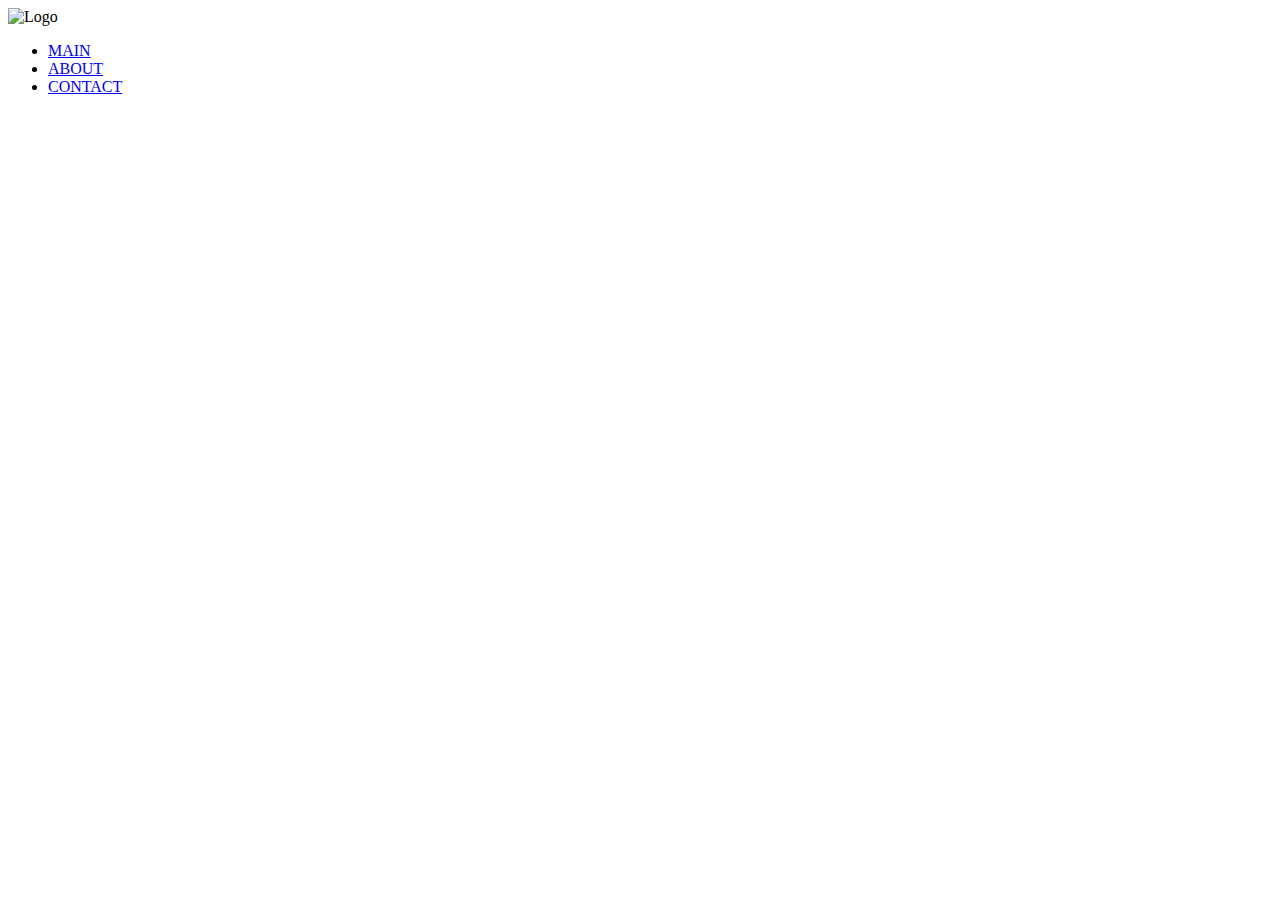
==== ejerciciosBemSuit/BEM/index.html @ 1cdcd453 "update" ====
<!DOCTYPE html>
<html lang="en">
<head>
    <meta charset="UTF-8">
    <meta name="viewport" content="width=device-width, initial-scale=1.0">
    <title>Metodologías CSS - BEM</title>
    <meta name="description" content="Pagina web para practicar metodología BEM">
    <link rel="stylesheet" href="./css/styles.css">
</head>
<body>
    <header class="header">
        <div class="header__logo">
            <img class="header__logoImg" src="./-assets/1. Stockholm-BEM/assets/Logo-dark.png" alt="Logo" >
        </div>

        <nav class="header__menu menu">
            <ul class="menu__ul">
                <li class="menu__li"><a href="#" class="menu__a">MAIN</a></li>
                <li class="menu__li"><a href="#" class="menu__a">ABOUT</a></li>
                <li class="menu__li"><a href="#" class="menu__a">CONTACT</a></li>
            </ul>
            <a href="#" class="menu__icon"><i class="fas fa-bars" id=""></i></a>
        </nav>
    </header>

    <main class="container">
        <section class="galeria">
            <img src="" alt="">
            <img src="" alt="">
            <img src="" alt="">
            <img src="" alt="">
            <img src="" alt="">
            <img src="" alt="">
            <img src="" alt="">
            <img src="" alt="">
            <img src="" alt="">
            <img src="" alt="">
            <img src="" alt="">
            <img src="" alt="">
            <img src="" alt="">
            <img src="" alt="">
            <img src="" alt="">
            <img src="" alt="">
            <img src="" alt="">
            <img src="" alt="">
            <img src="" alt="">
            <img src="" alt="">
            <img src="" alt="">
        </section>

    </main>
    
</body>
</html>
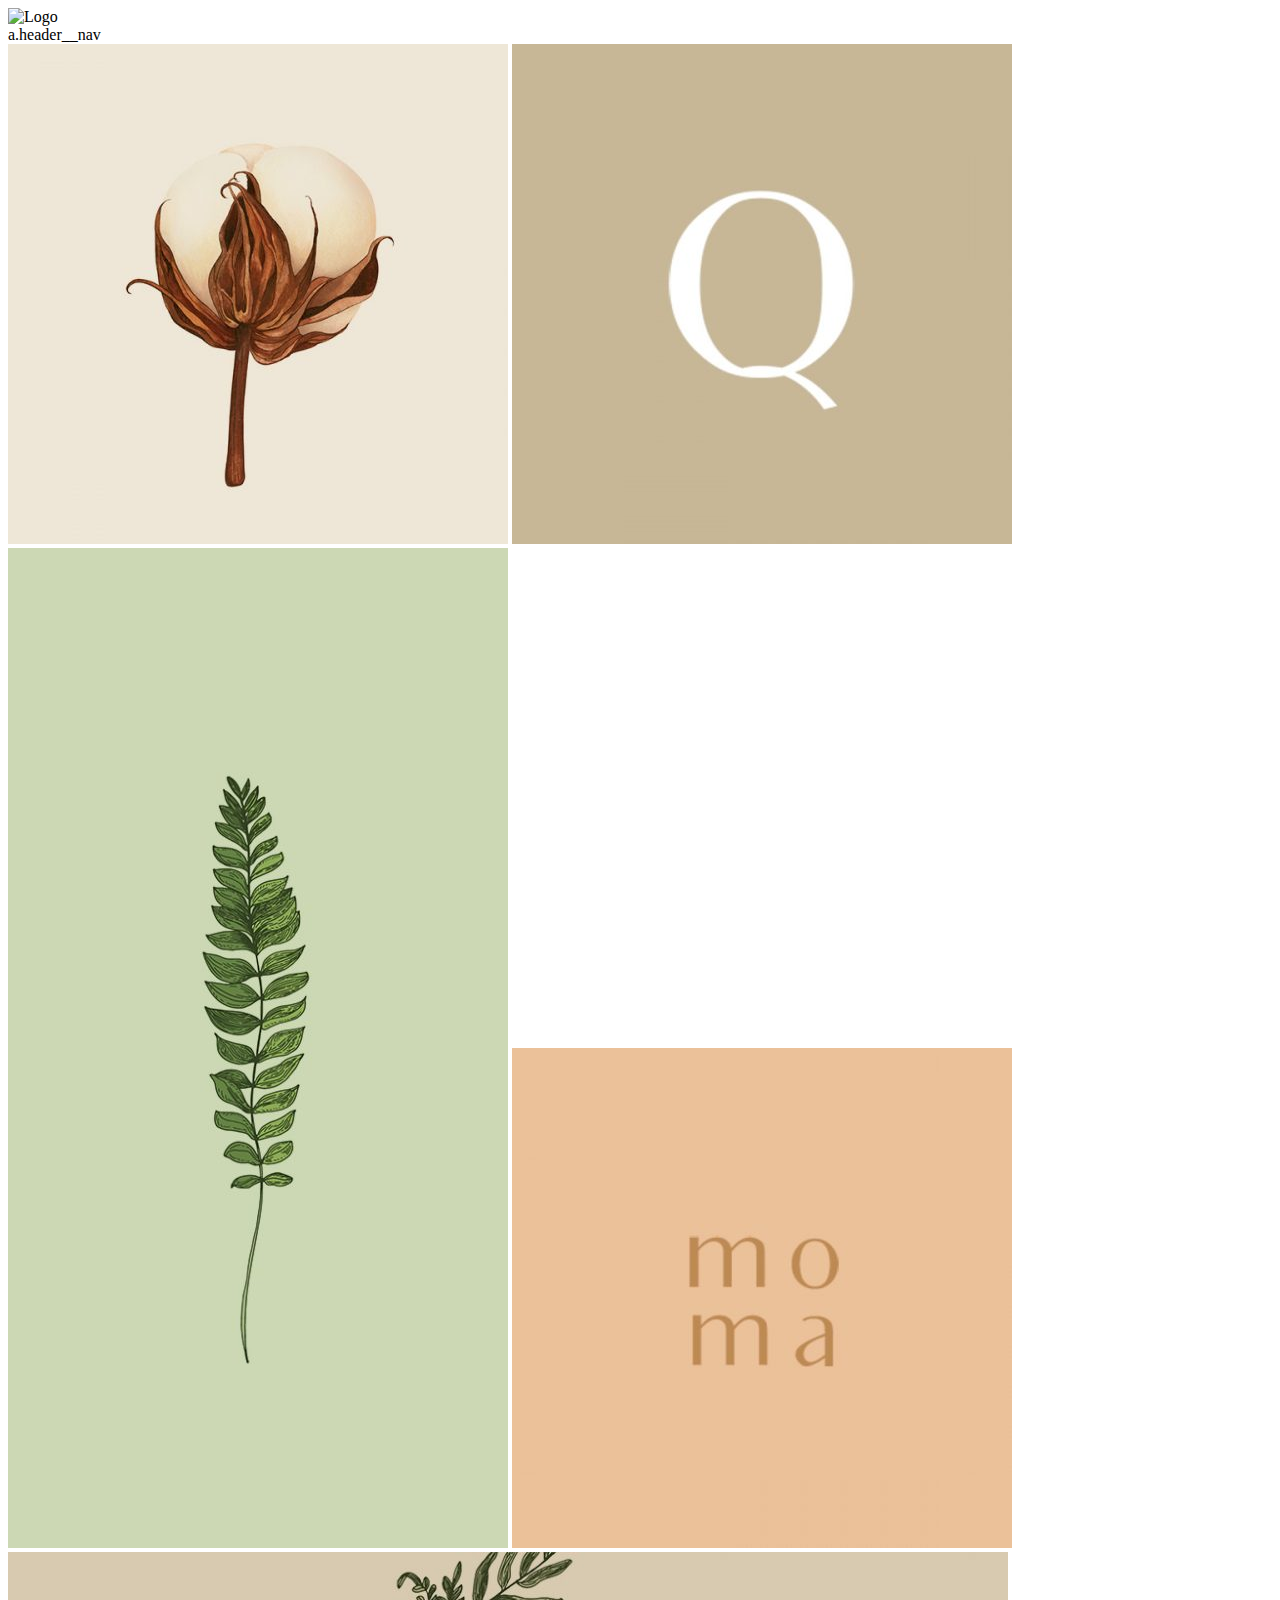
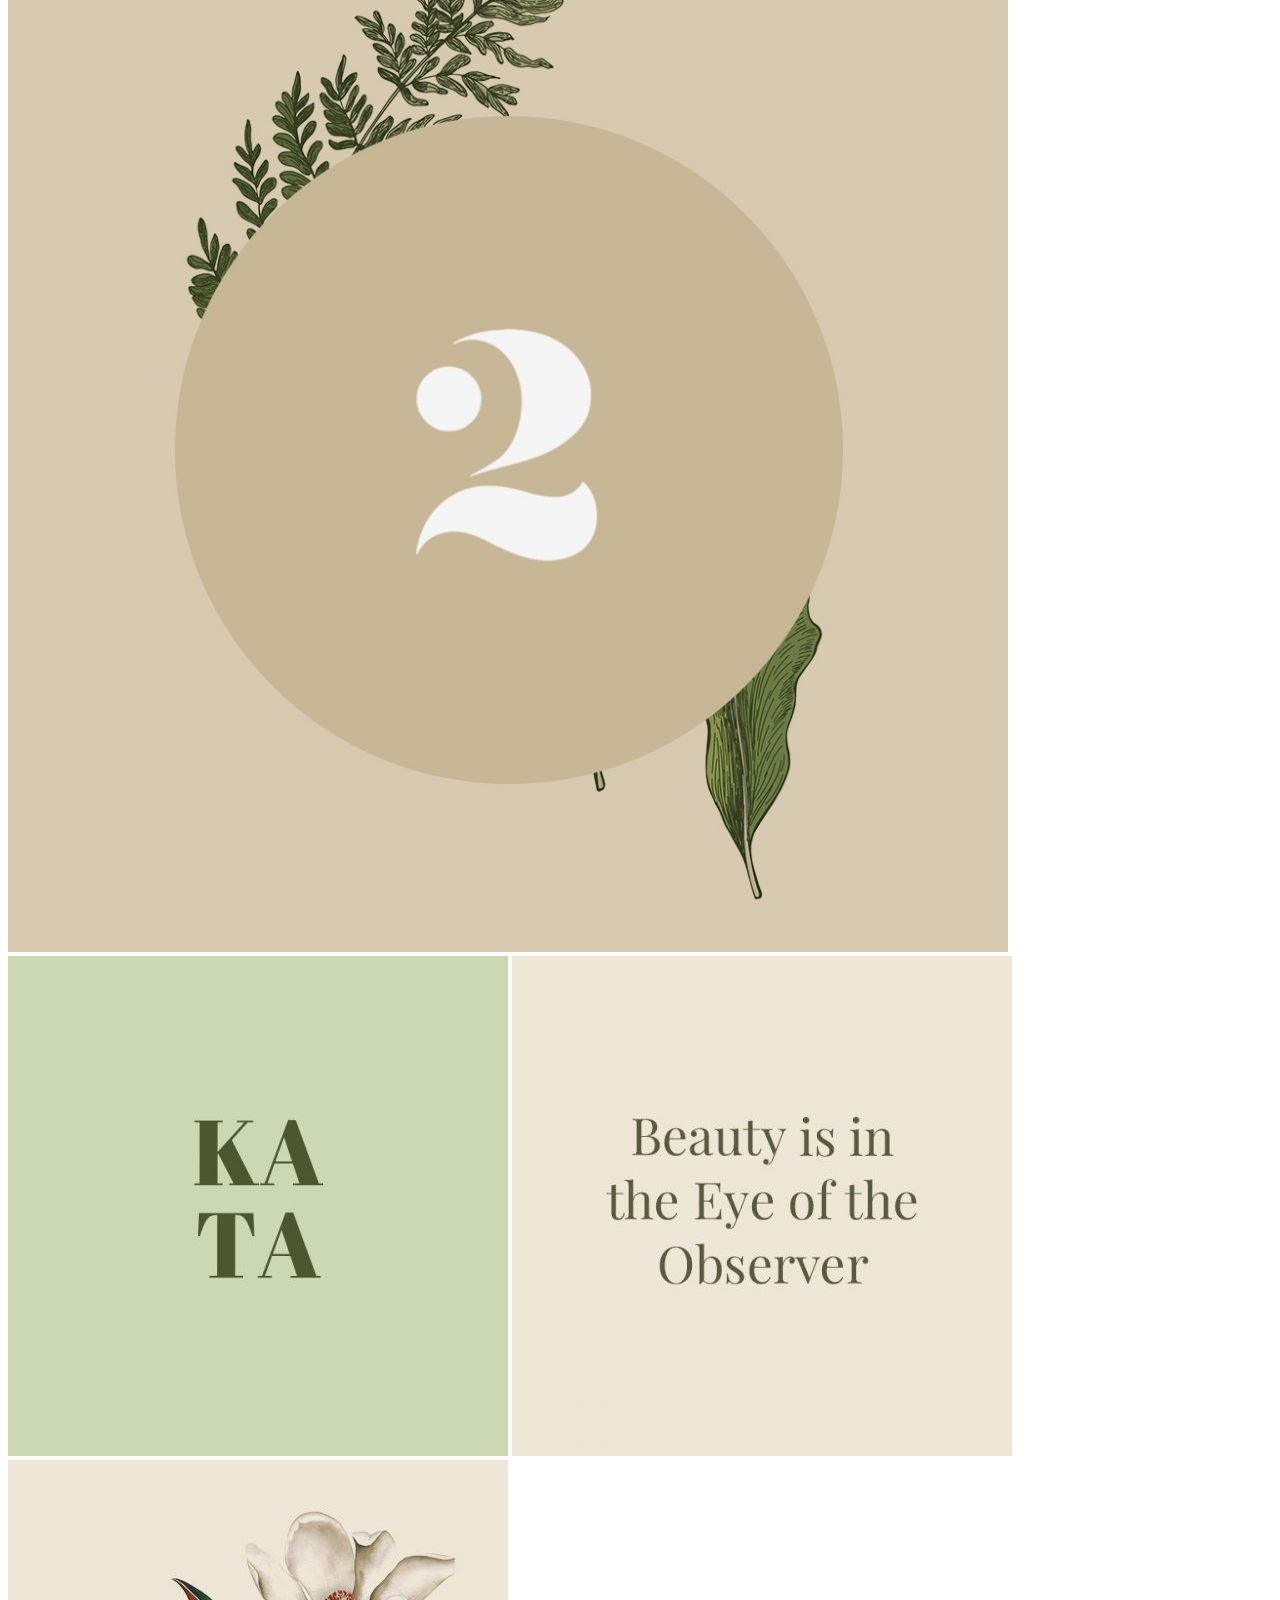
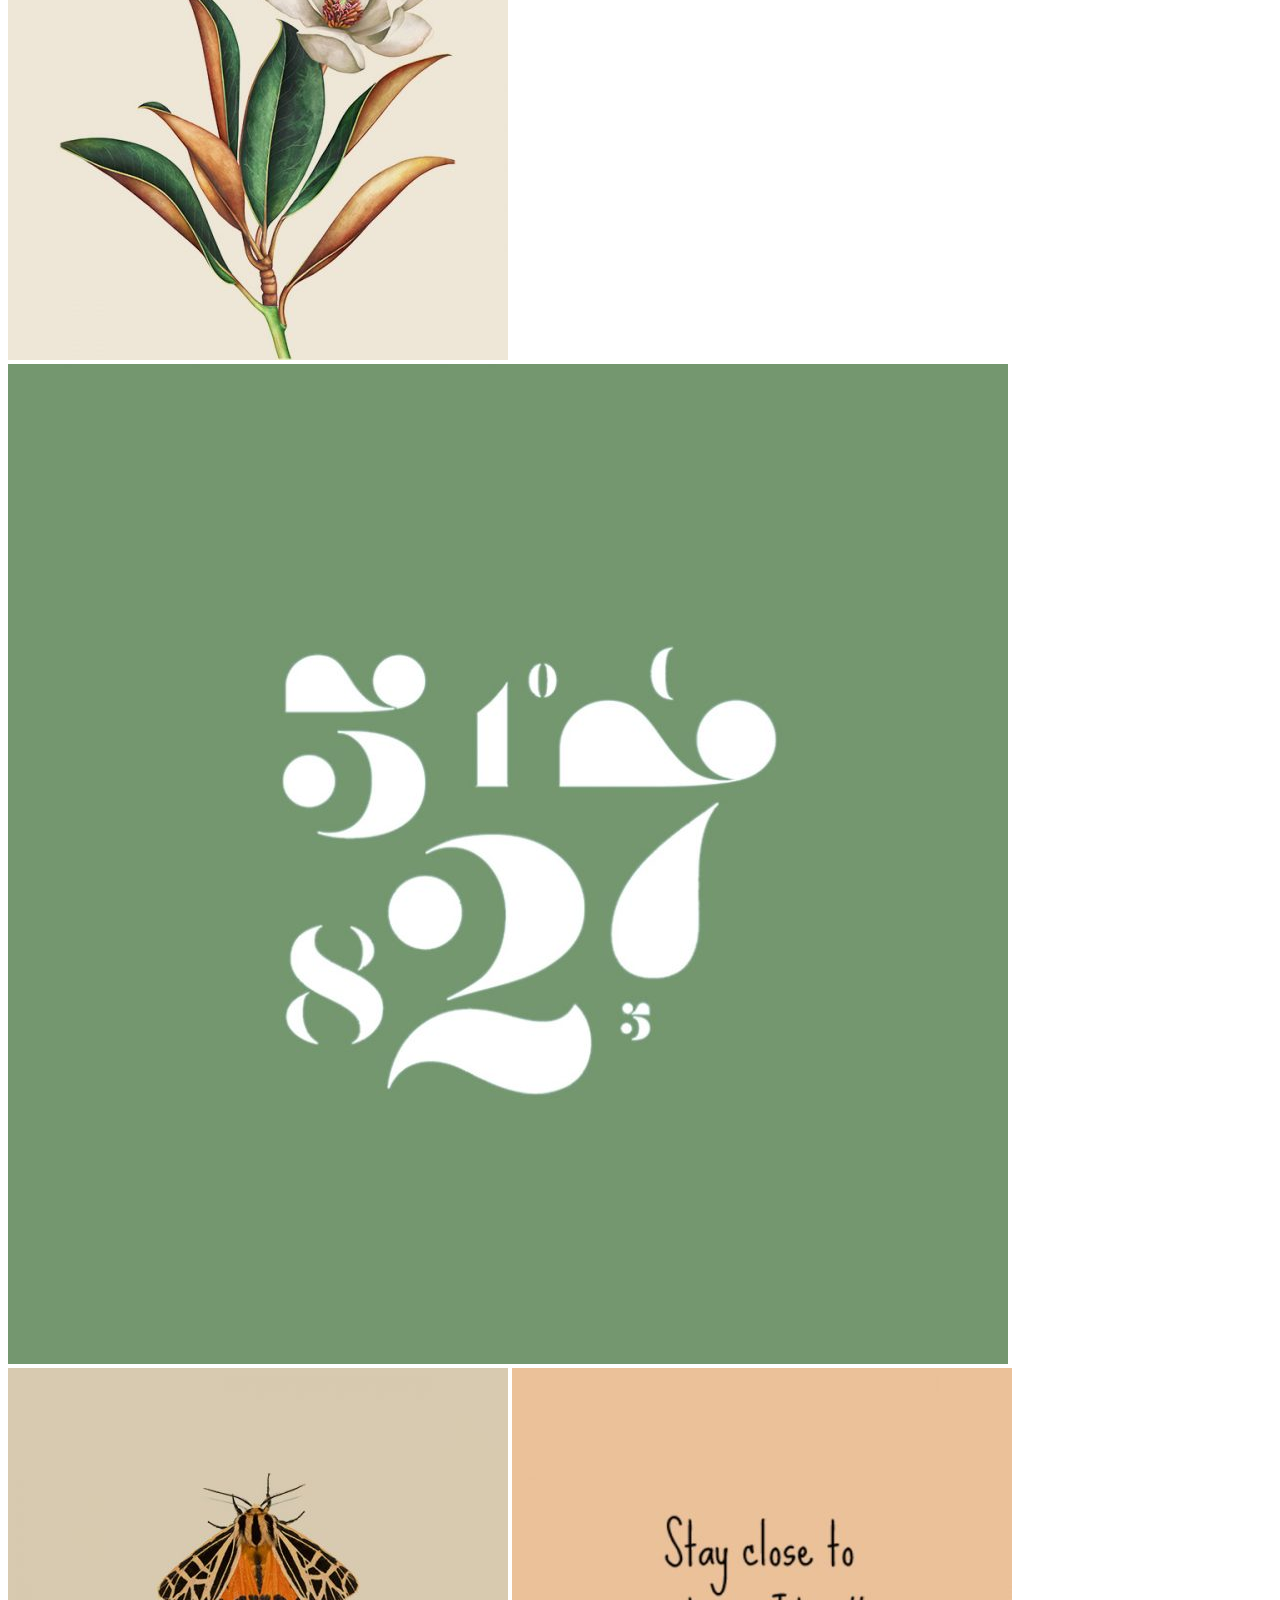
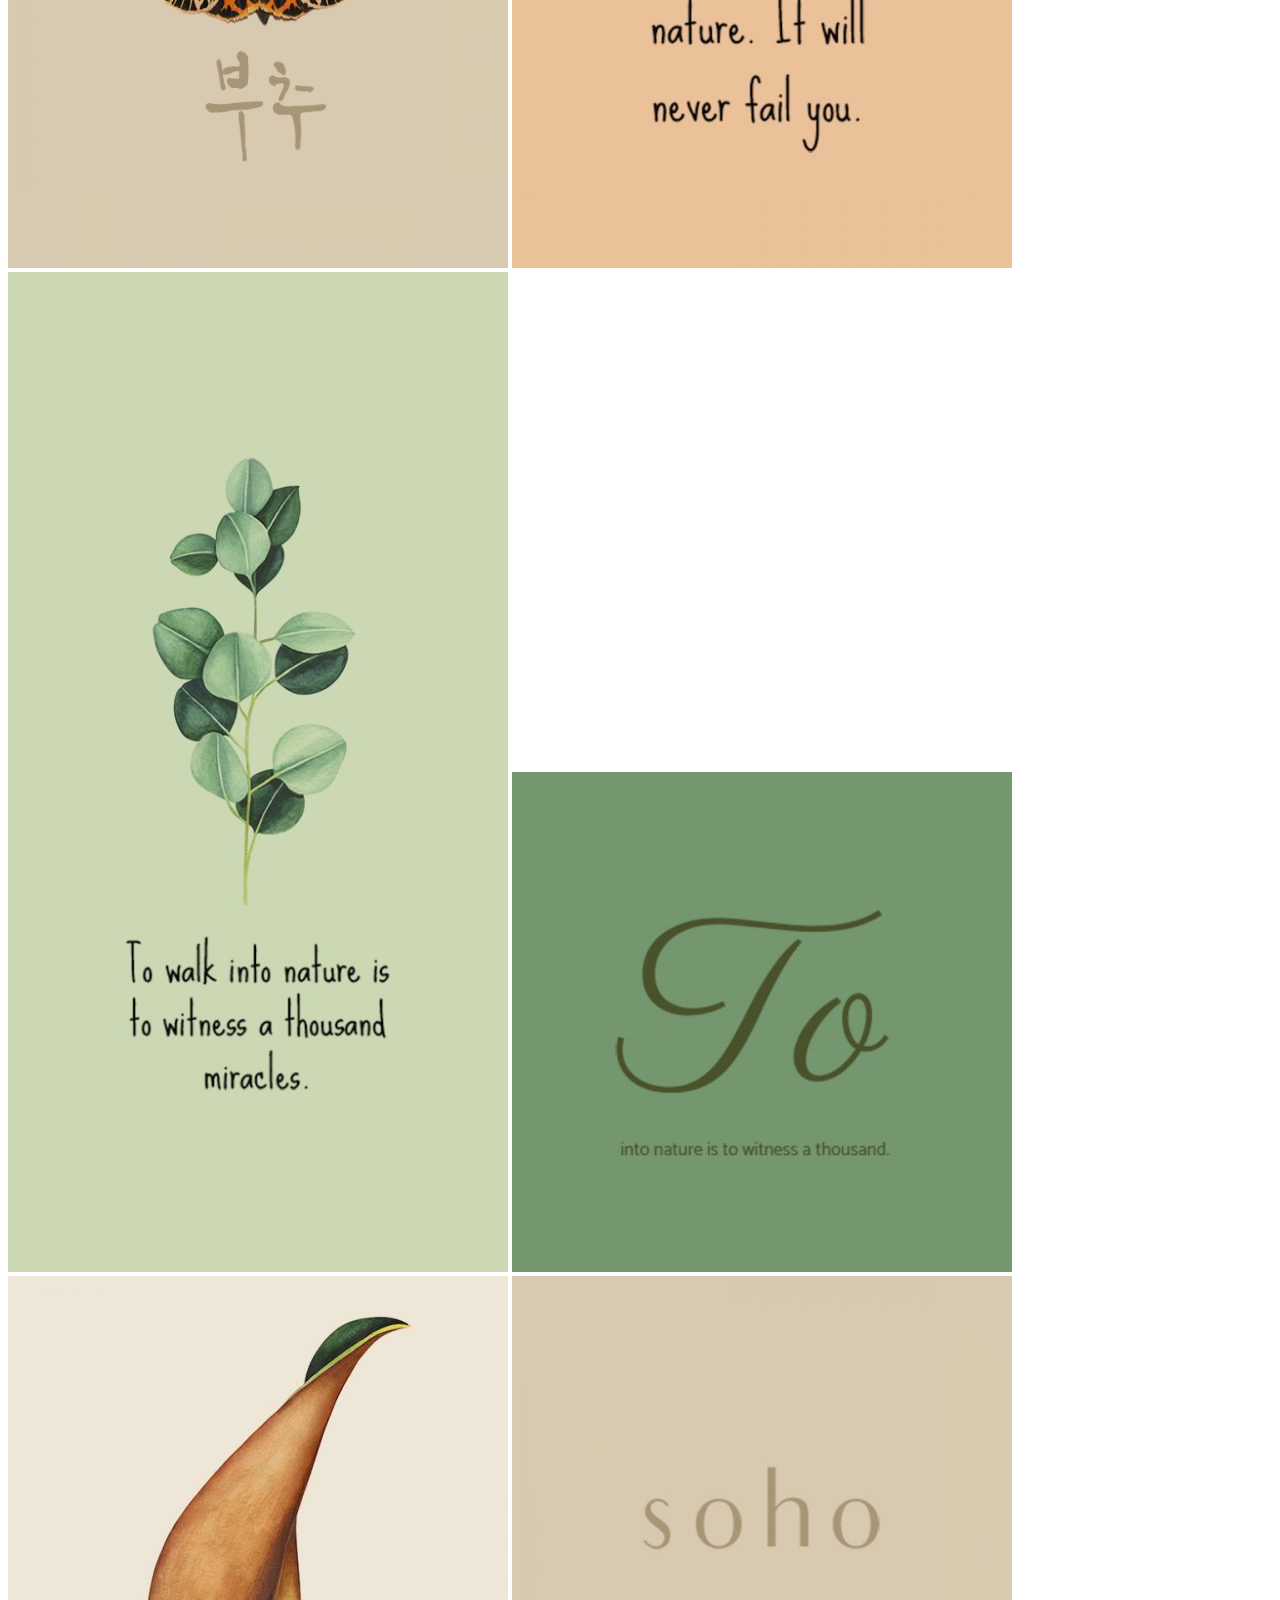
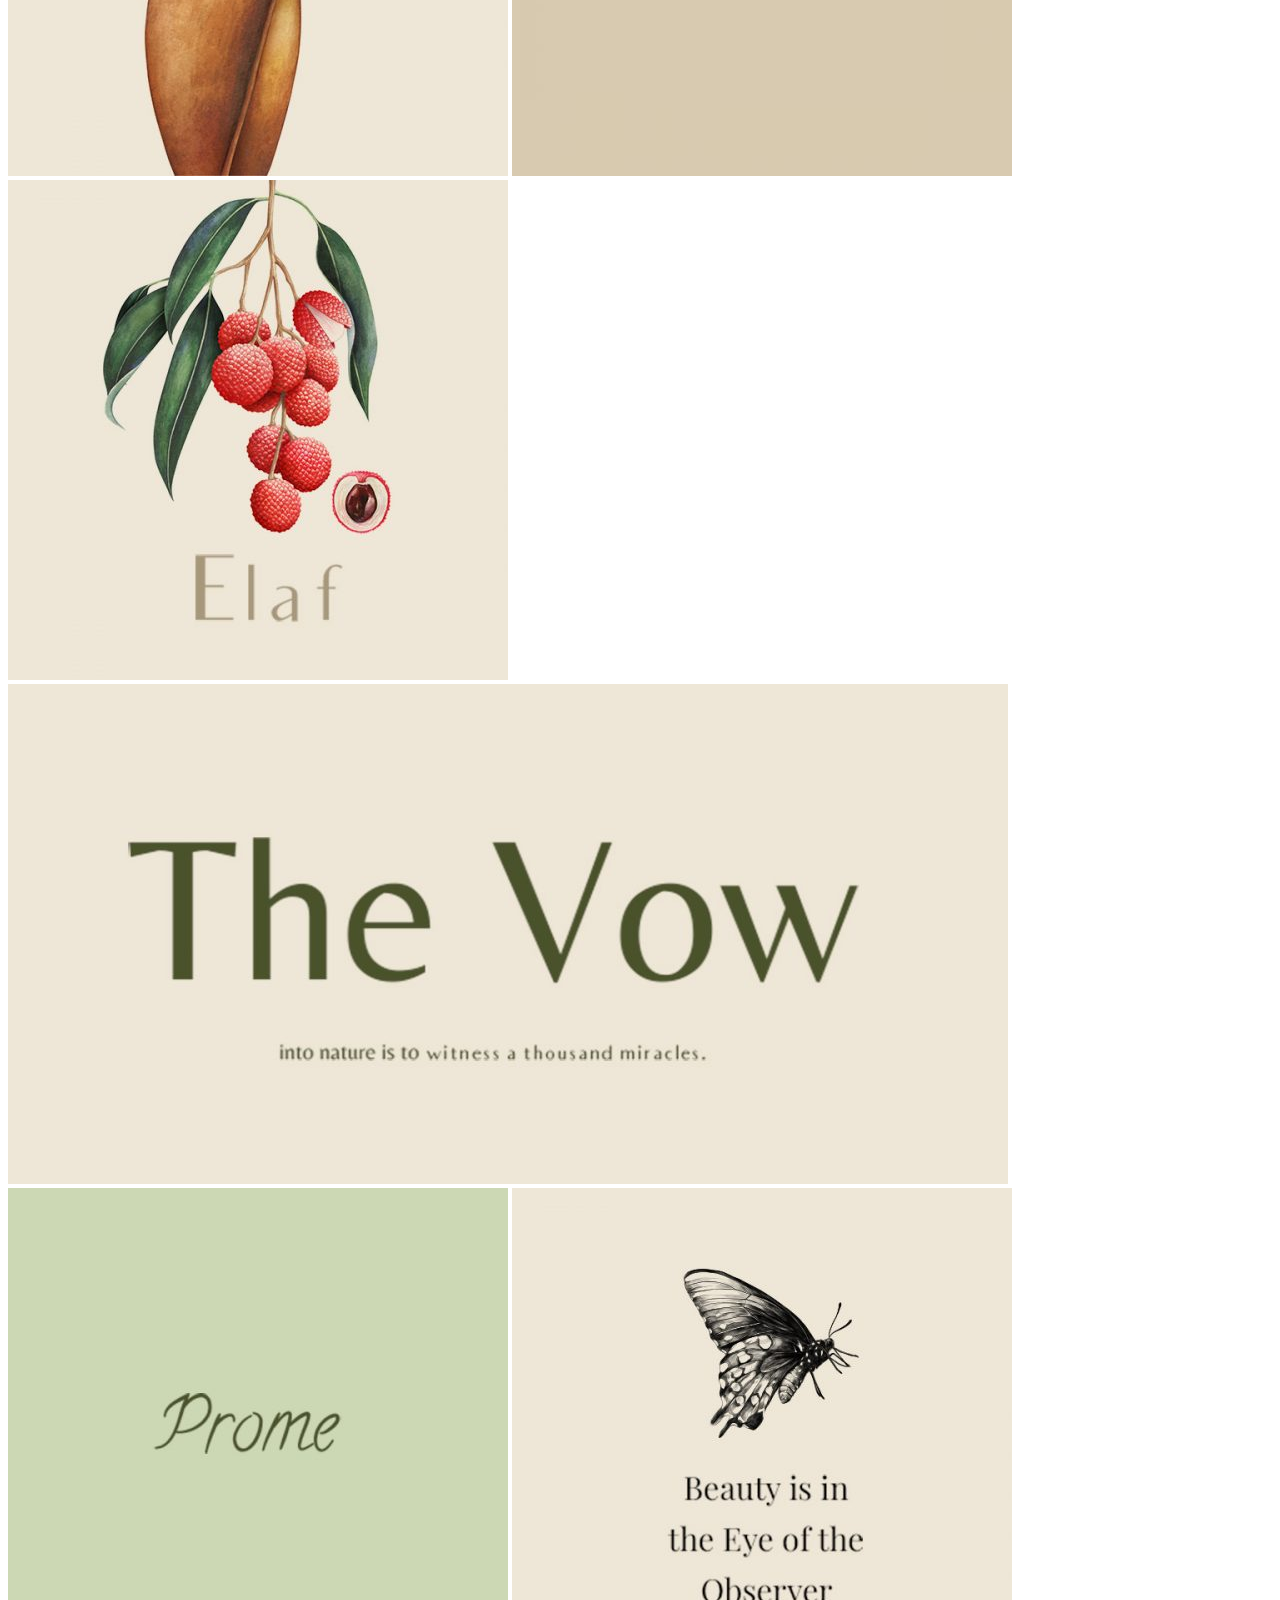
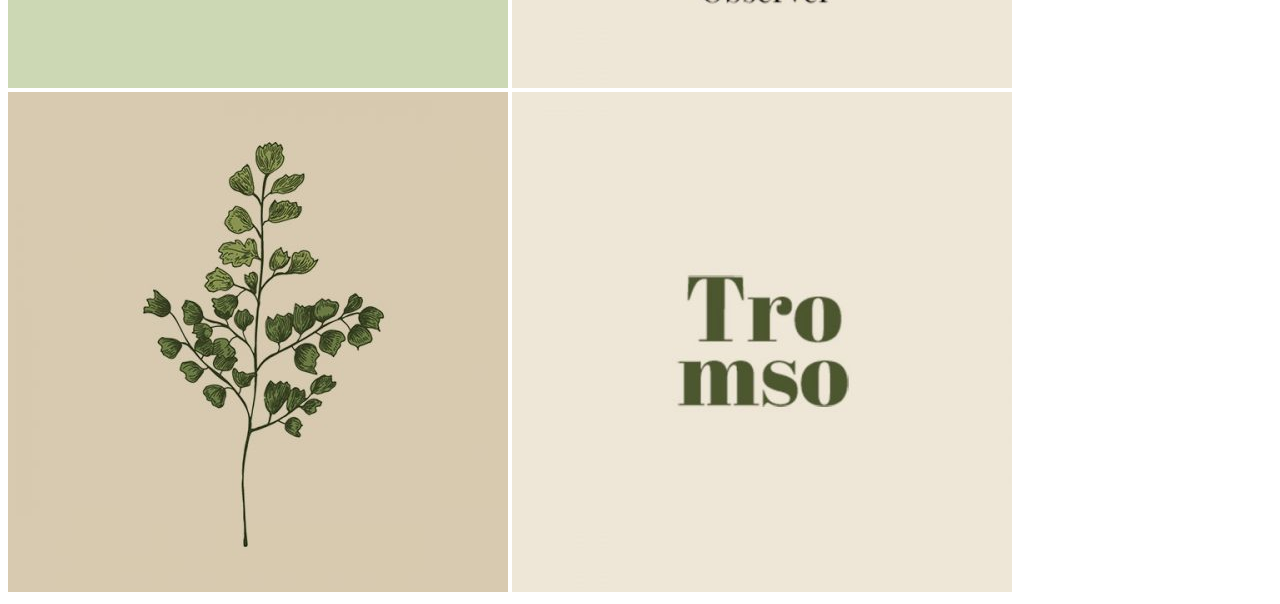
==== commit 338f81c3: "update BEM" ====
--- a/ejerciciosBemSuit/BEM/index.html
+++ b/ejerciciosBemSuit/BEM/index.html
@@ -4,7 +4,6 @@
     <meta charset="UTF-8">
     <meta name="viewport" content="width=device-width, initial-scale=1.0">
     <title>Metodologías CSS - BEM</title>
-    <meta name="description" content="Pagina web para practicar metodología BEM">
     <link rel="stylesheet" href="./css/styles.css">
 </head>
 <body>
@@ -13,39 +12,36 @@
             <img class="header__logoImg" src="./-assets/1. Stockholm-BEM/assets/Logo-dark.png" alt="Logo" >
         </div>
 
-        <nav class="header__menu menu">
-            <ul class="menu__ul">
-                <li class="menu__li"><a href="#" class="menu__a">MAIN</a></li>
-                <li class="menu__li"><a href="#" class="menu__a">ABOUT</a></li>
-                <li class="menu__li"><a href="#" class="menu__a">CONTACT</a></li>
-            </ul>
-            <a href="#" class="menu__icon"><i class="fas fa-bars" id=""></i></a>
-        </nav>
+       <nav class="header__nav">
+        a.header__nav
+       </nav>
     </header>
 
     <main class="container">
-        <section class="galeria">
-            <img src="" alt="">
-            <img src="" alt="">
-            <img src="" alt="">
-            <img src="" alt="">
-            <img src="" alt="">
-            <img src="" alt="">
-            <img src="" alt="">
-            <img src="" alt="">
-            <img src="" alt="">
-            <img src="" alt="">
-            <img src="" alt="">
-            <img src="" alt="">
-            <img src="" alt="">
-            <img src="" alt="">
-            <img src="" alt="">
-            <img src="" alt="">
-            <img src="" alt="">
-            <img src="" alt="">
-            <img src="" alt="">
-            <img src="" alt="">
-            <img src="" alt="">
+        <section class="galery">
+            <img src="./1. Stockholm-BEM/assets/Masonry-list-img-1-500x500.jpg"   alt="Img 1">
+            <img src="./1. Stockholm-BEM/assets/Masonry-list-img-2-500x500.jpg"   alt="Img 2">
+            <img src="./1. Stockholm-BEM/assets/Masonry-list-img-3-500x1000.jpg"  alt="Img 3">
+            <img src="./1. Stockholm-BEM/assets/Masonry-list-img-4-500x500.jpg"   alt="Img 4">
+            <img src="./1. Stockholm-BEM/assets/Masonry-list-img-5-1000x1000.jpg" alt="Img 5">
+            <img src="./1. Stockholm-BEM/assets/Masonry-list-img-6-500x500.jpg"   alt="Img 6">
+            <img src="./1. Stockholm-BEM/assets/Masonry-list-img-7-500x500.jpg"   alt="Img 7">
+            <img src="./1. Stockholm-BEM/assets/Masonry-list-img-8-500x500.jpg"   alt="Img 8">
+            <img src="./1. Stockholm-BEM/assets/Masonry-list-img-9-1000x1000.jpg" alt="Img 9">
+            <img src="./1. Stockholm-BEM/assets/Masonry-list-img-10-500x500.jpg"  alt="Img 10">
+            <img src="./1. Stockholm-BEM/assets/Masonry-list-img-11-500x500.jpg"  alt="Img 11">
+            <img src="./1. Stockholm-BEM/assets/Masonry-list-img-12-500x1000.jpg" alt="Img 12">
+            <img src="./1. Stockholm-BEM/assets/Masonry-list-img-13-500x500.jpg"  alt="Img 13">
+            <img src="./1. Stockholm-BEM/assets/Masonry-list-img-14-500x500.jpg"  alt="Img 14">
+            <img src="./1. Stockholm-BEM/assets/Masonry-list-img-15-500x500.jpg"  alt="Img 15">
+            <img src="./1. Stockholm-BEM/assets/Masonry-list-img-16-500x500.jpg"  alt="Img 16">
+            <img src="./1. Stockholm-BEM/assets/Masonry-list-img-17-1000x500.jpg" alt="Img 17">
+            <img src="./1. Stockholm-BEM/assets/Masonry-list-img-18-500x500.jpg"  alt="Img 18">
+            <img src="./1. Stockholm-BEM/assets/Masonry-list-img-19-500x500.jpg"  alt="Img 19">
+            <img src="./1. Stockholm-BEM/assets/Masonry-list-img-20-500x500.jpg"  alt="Img 20">
+            <img src="./1. Stockholm-BEM/assets/Masonry-list-img-21-500x500.jpg"  alt="Img 21">
+            
+            
         </section>
 
     </main>
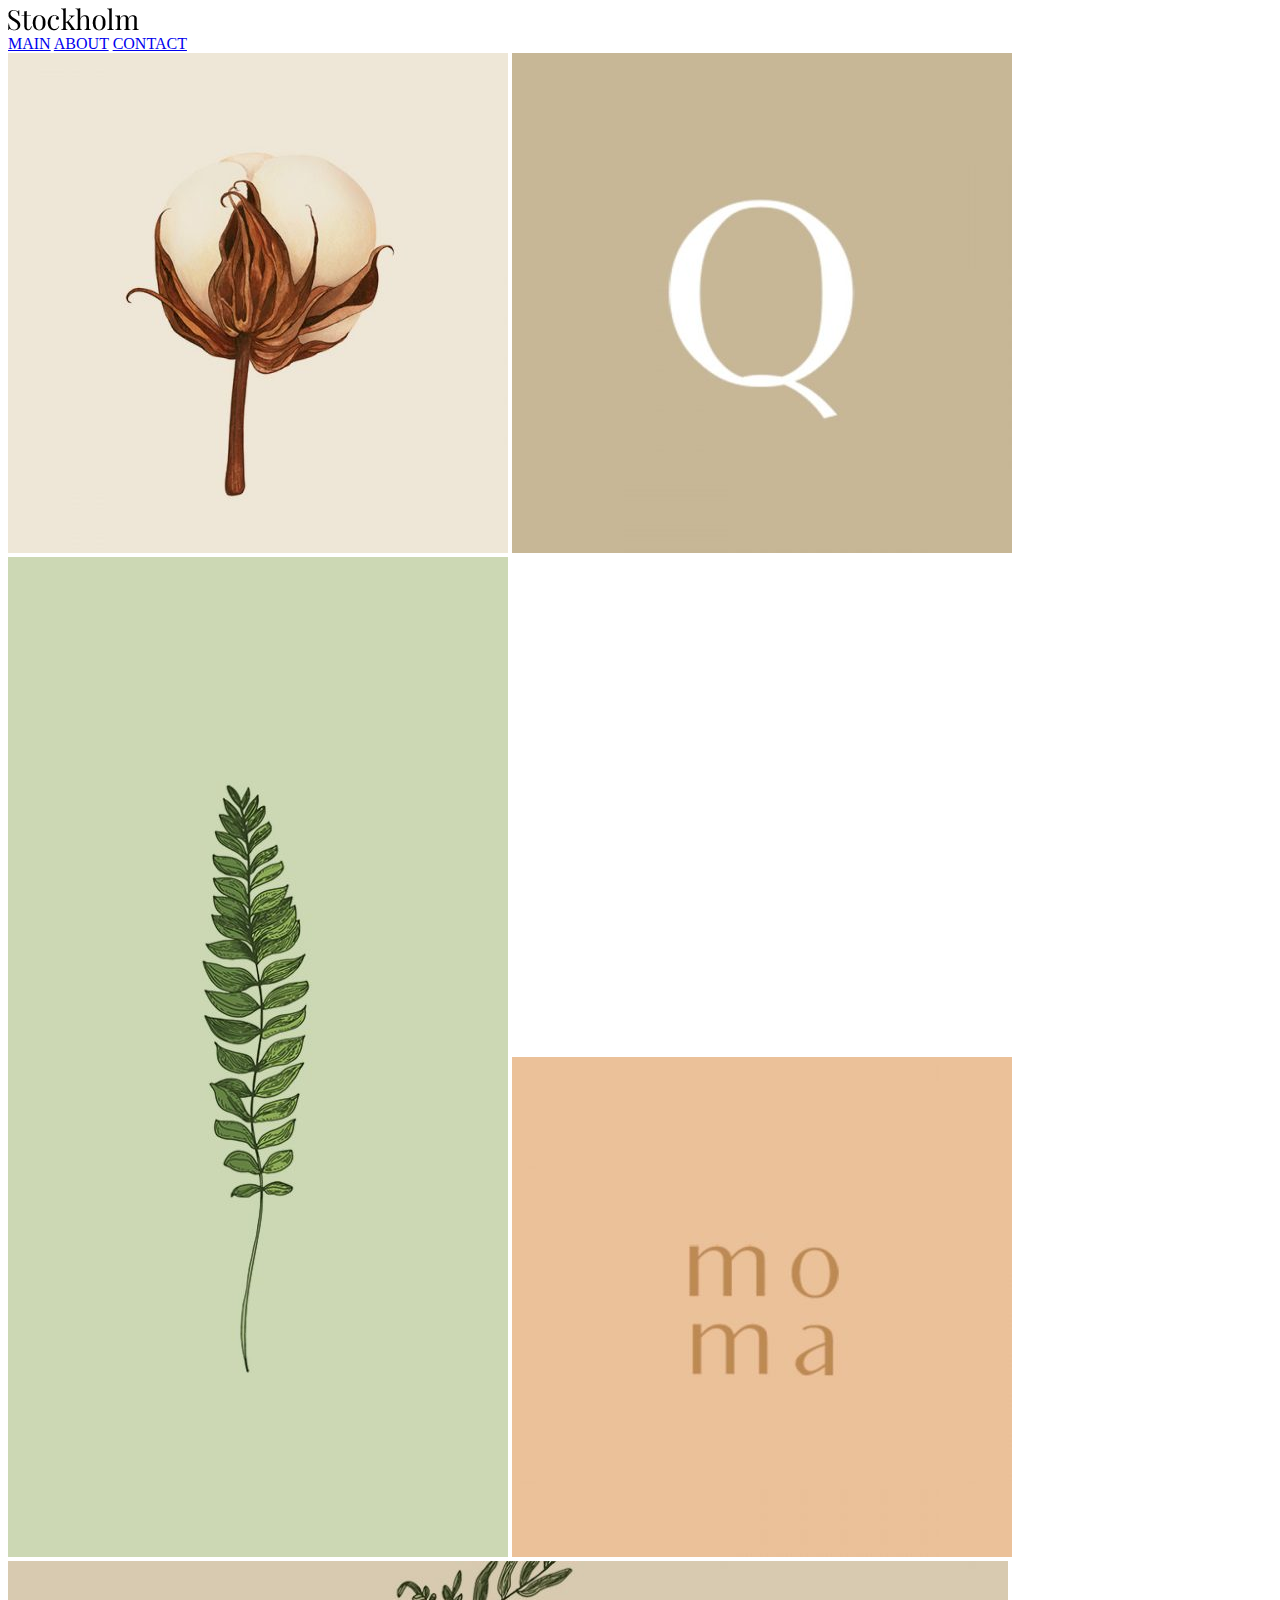
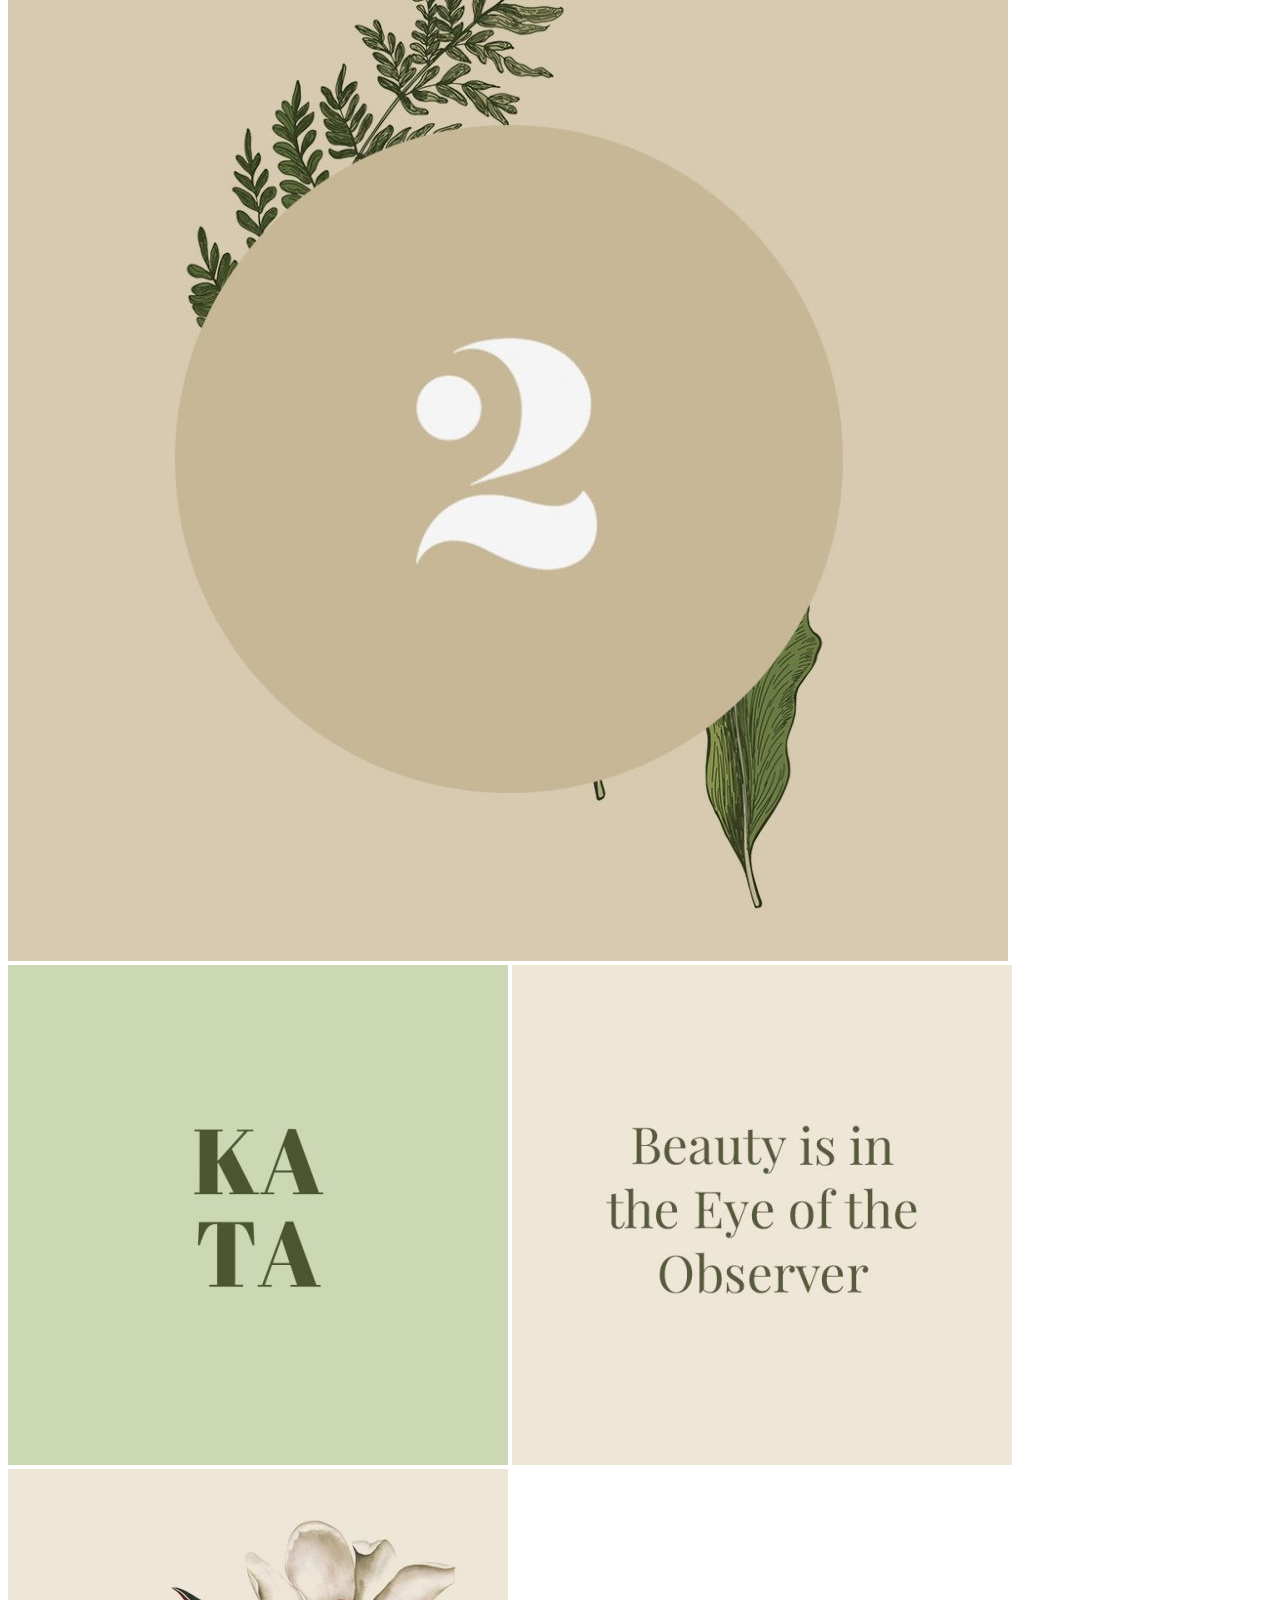
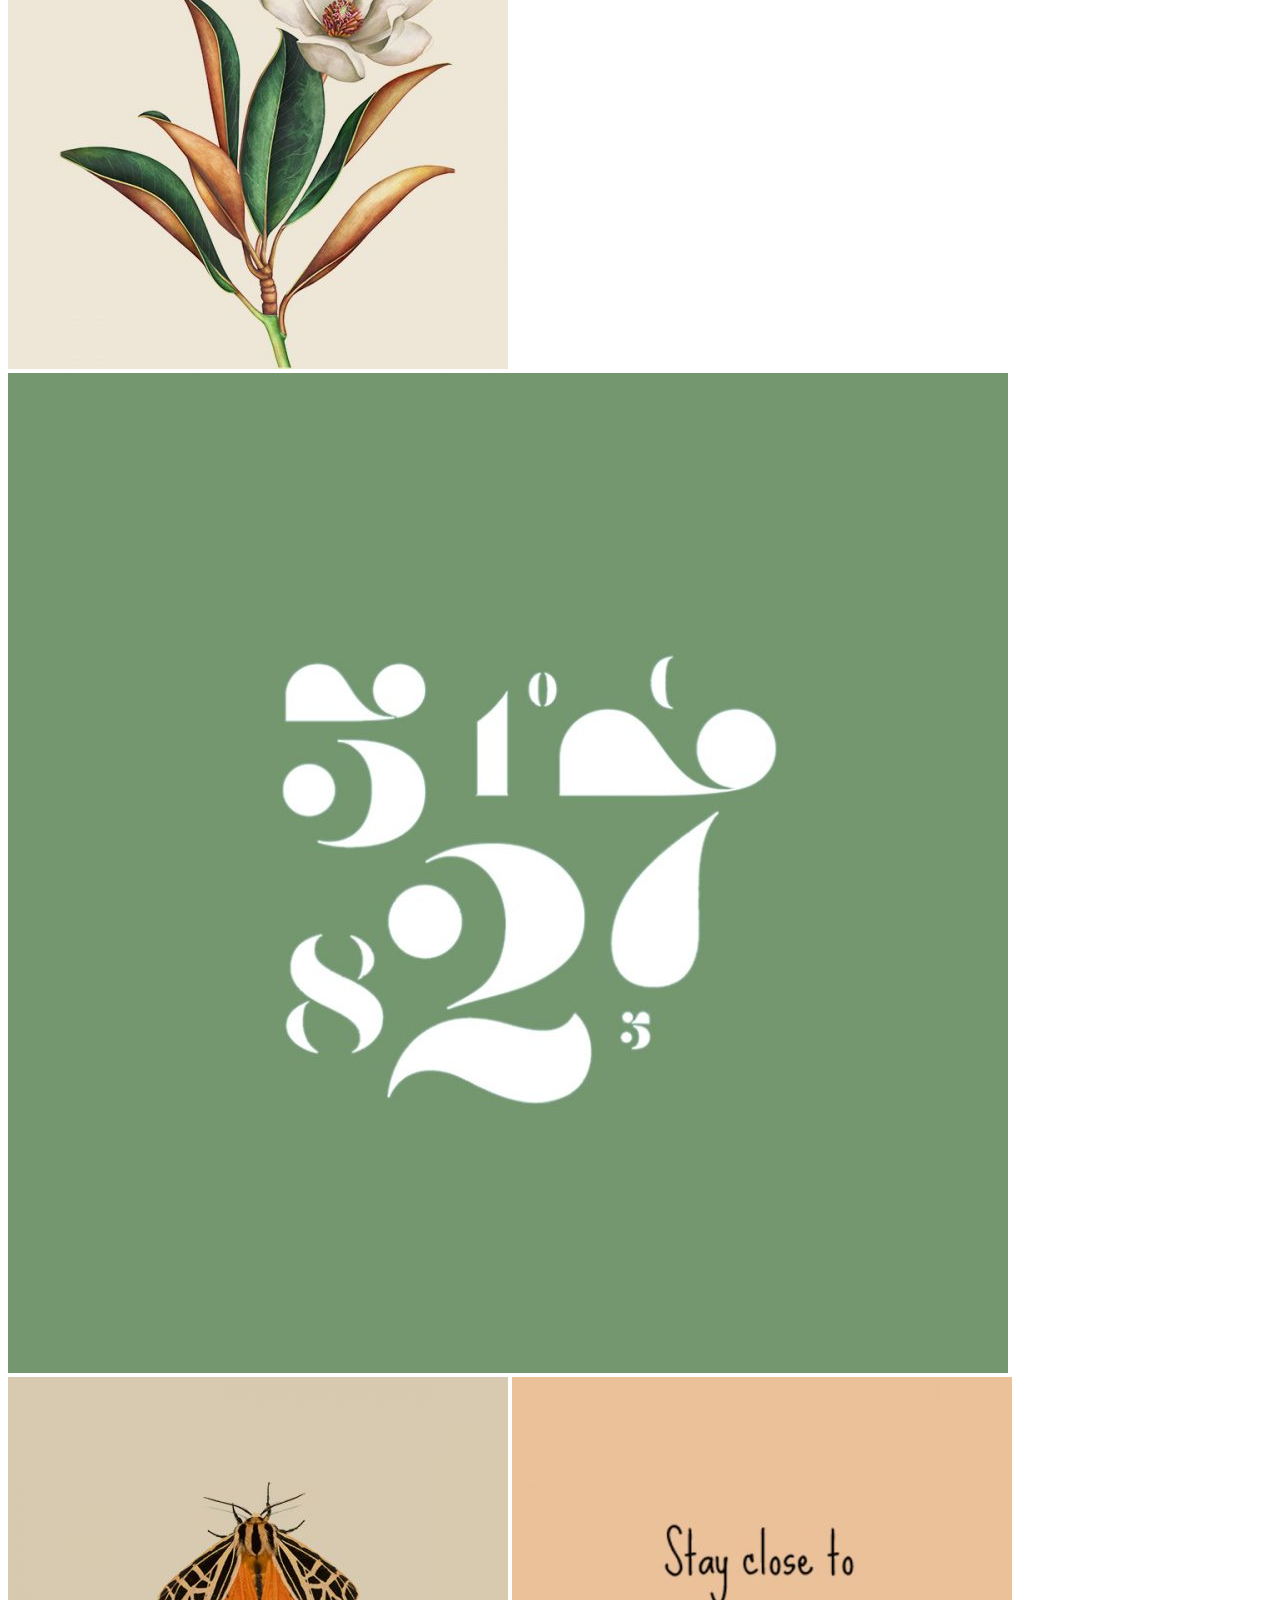
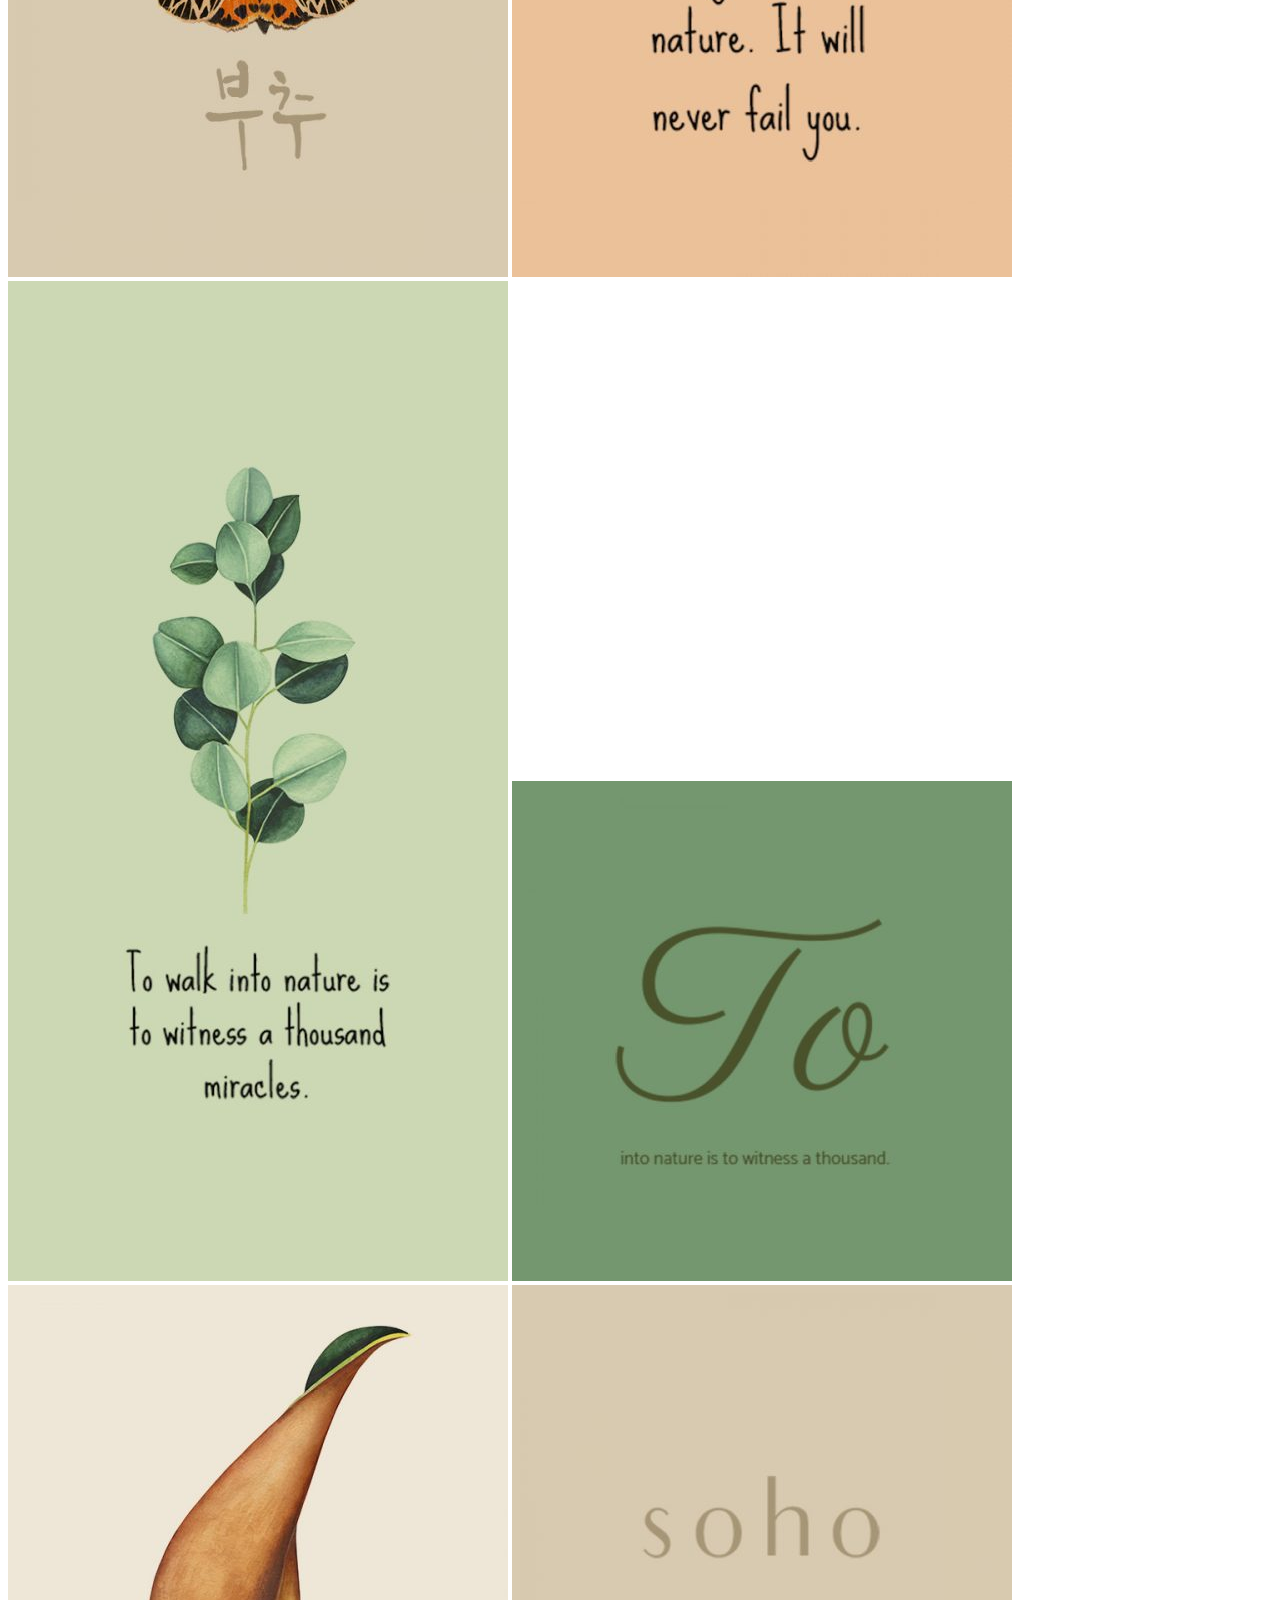
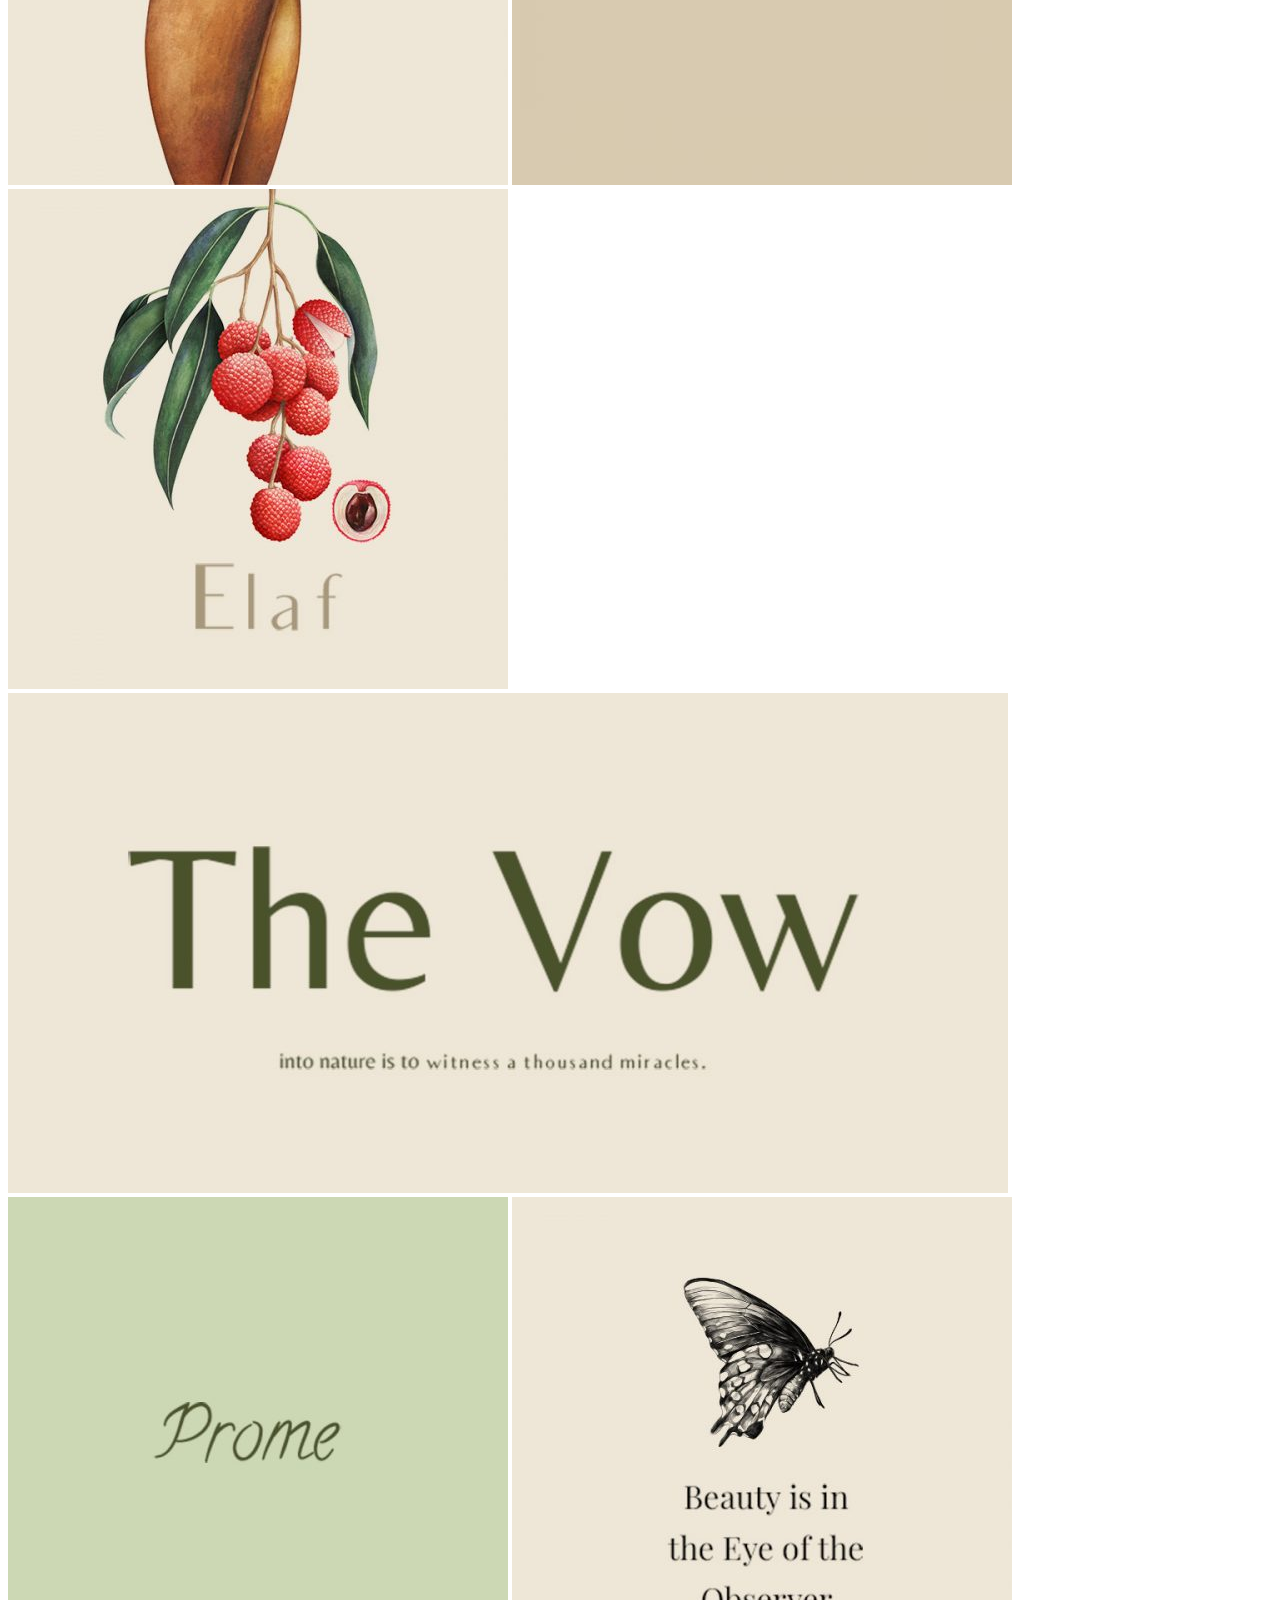
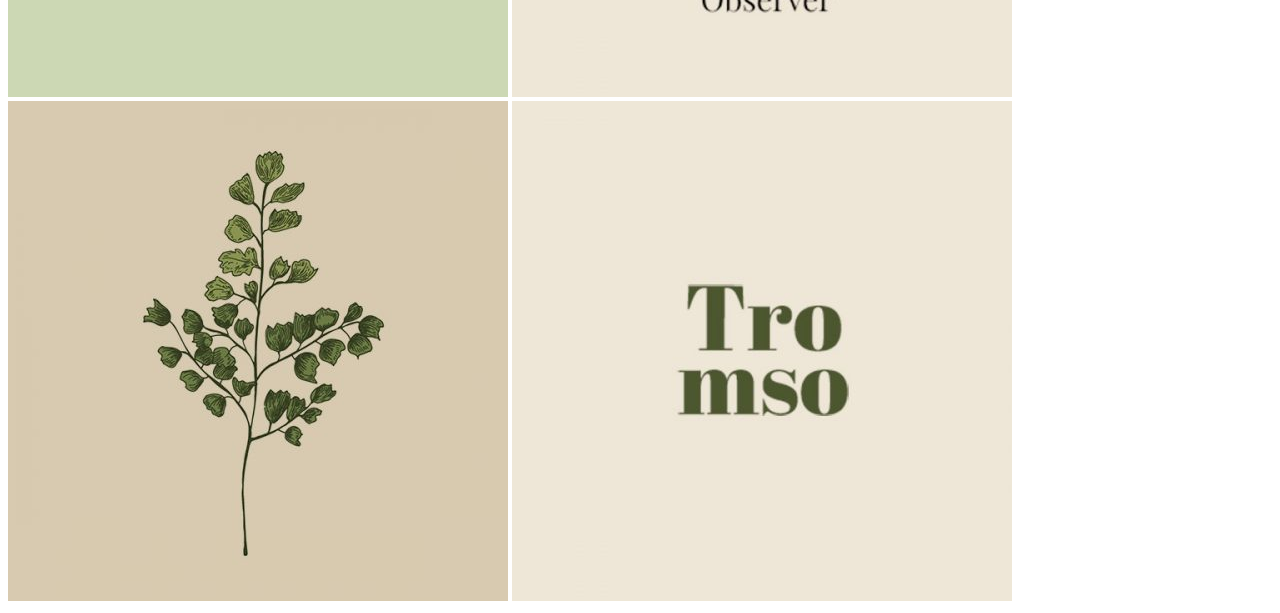
==== commit f83b771f: "update" ====
--- a/ejerciciosBemSuit/BEM/index.html
+++ b/ejerciciosBemSuit/BEM/index.html
@@ -9,37 +9,62 @@
 <body>
     <header class="header">
         <div class="header__logo">
-            <img class="header__logoImg" src="./-assets/1. Stockholm-BEM/assets/Logo-dark.png" alt="Logo" >
+            <img class="header__logoImg" src="./1. Stockholm-BEM/assets/Logo-dark.png" alt="Logo" >
         </div>
 
        <nav class="header__nav">
-        a.header__nav
+        <a href="#" class="header__nav--item">MAIN</a>
+        <a href="#" class="header__nav--item">ABOUT</a>
+        <a href="#" class="header__nav--item">CONTACT</a>
+        
+
+        <i class="fas fa-bars" id="menu__icon"></i>
        </nav>
     </header>
 
     <main class="container">
         <section class="galery">
-            <img src="./1. Stockholm-BEM/assets/Masonry-list-img-1-500x500.jpg"   alt="Img 1">
-            <img src="./1. Stockholm-BEM/assets/Masonry-list-img-2-500x500.jpg"   alt="Img 2">
-            <img src="./1. Stockholm-BEM/assets/Masonry-list-img-3-500x1000.jpg"  alt="Img 3">
-            <img src="./1. Stockholm-BEM/assets/Masonry-list-img-4-500x500.jpg"   alt="Img 4">
-            <img src="./1. Stockholm-BEM/assets/Masonry-list-img-5-1000x1000.jpg" alt="Img 5">
-            <img src="./1. Stockholm-BEM/assets/Masonry-list-img-6-500x500.jpg"   alt="Img 6">
-            <img src="./1. Stockholm-BEM/assets/Masonry-list-img-7-500x500.jpg"   alt="Img 7">
-            <img src="./1. Stockholm-BEM/assets/Masonry-list-img-8-500x500.jpg"   alt="Img 8">
-            <img src="./1. Stockholm-BEM/assets/Masonry-list-img-9-1000x1000.jpg" alt="Img 9">
-            <img src="./1. Stockholm-BEM/assets/Masonry-list-img-10-500x500.jpg"  alt="Img 10">
-            <img src="./1. Stockholm-BEM/assets/Masonry-list-img-11-500x500.jpg"  alt="Img 11">
-            <img src="./1. Stockholm-BEM/assets/Masonry-list-img-12-500x1000.jpg" alt="Img 12">
-            <img src="./1. Stockholm-BEM/assets/Masonry-list-img-13-500x500.jpg"  alt="Img 13">
-            <img src="./1. Stockholm-BEM/assets/Masonry-list-img-14-500x500.jpg"  alt="Img 14">
-            <img src="./1. Stockholm-BEM/assets/Masonry-list-img-15-500x500.jpg"  alt="Img 15">
-            <img src="./1. Stockholm-BEM/assets/Masonry-list-img-16-500x500.jpg"  alt="Img 16">
-            <img src="./1. Stockholm-BEM/assets/Masonry-list-img-17-1000x500.jpg" alt="Img 17">
-            <img src="./1. Stockholm-BEM/assets/Masonry-list-img-18-500x500.jpg"  alt="Img 18">
-            <img src="./1. Stockholm-BEM/assets/Masonry-list-img-19-500x500.jpg"  alt="Img 19">
-            <img src="./1. Stockholm-BEM/assets/Masonry-list-img-20-500x500.jpg"  alt="Img 20">
-            <img src="./1. Stockholm-BEM/assets/Masonry-list-img-21-500x500.jpg"  alt="Img 21">
+            <img src="./1. Stockholm-BEM/assets/Masonry-list-img-1-500x500.jpg"   alt="Img 1" class="galery-img">
+
+            <img src="./1. Stockholm-BEM/assets/Masonry-list-img-2-500x500.jpg"   alt="Img 2" class="galery-img">
+
+            <img src="./1. Stockholm-BEM/assets/Masonry-list-img-3-500x1000.jpg"  alt="Img 3" class="galery-img galery-img--2f">
+
+            <img src="./1. Stockholm-BEM/assets/Masonry-list-img-4-500x500.jpg"   alt="Img 4" class="galery-img">
+
+            <img src="./1. Stockholm-BEM/assets/Masonry-list-img-5-1000x1000.jpg" alt="Img 5" class="galery-img galery-img--4">
+
+            <img src="./1. Stockholm-BEM/assets/Masonry-list-img-6-500x500.jpg"   alt="Img 6" class="galery-img">
+
+            <img src="./1. Stockholm-BEM/assets/Masonry-list-img-7-500x500.jpg"   alt="Img 7" class="galery-img">
+
+            <img src="./1. Stockholm-BEM/assets/Masonry-list-img-8-500x500.jpg"   alt="Img 8" class="galery-img">
+
+            <img src="./1. Stockholm-BEM/assets/Masonry-list-img-9-1000x1000.jpg" alt="Img 9" class="galery-img galery-img--4">
+
+            <img src="./1. Stockholm-BEM/assets/Masonry-list-img-10-500x500.jpg"  alt="Img 10" class="galery-img">
+
+            <img src="./1. Stockholm-BEM/assets/Masonry-list-img-11-500x500.jpg"  alt="Img 11" class="galery-img">
+
+            <img src="./1. Stockholm-BEM/assets/Masonry-list-img-12-500x1000.jpg" alt="Img 12" class="galery-img galery-img--2f">
+
+            <img src="./1. Stockholm-BEM/assets/Masonry-list-img-13-500x500.jpg"  alt="Img 13" class="galery-img">
+
+            <img src="./1. Stockholm-BEM/assets/Masonry-list-img-14-500x500.jpg"  alt="Img 14" class="galery-img">
+
+            <img src="./1. Stockholm-BEM/assets/Masonry-list-img-15-500x500.jpg"  alt="Img 15" class="galery-img">
+
+            <img src="./1. Stockholm-BEM/assets/Masonry-list-img-16-500x500.jpg"  alt="Img 16" class="galery-img">
+
+            <img src="./1. Stockholm-BEM/assets/Masonry-list-img-17-1000x500.jpg" alt="Img 17" class="galery-img galery-img--2c">
+
+            <img src="./1. Stockholm-BEM/assets/Masonry-list-img-18-500x500.jpg"  alt="Img 18" class="galery-img">
+
+            <img src="./1. Stockholm-BEM/assets/Masonry-list-img-19-500x500.jpg"  alt="Img 19" class="galery-img">
+
+            <img src="./1. Stockholm-BEM/assets/Masonry-list-img-20-500x500.jpg"  alt="Img 20" class="galery-img">
+
+            <img src="./1. Stockholm-BEM/assets/Masonry-list-img-21-500x500.jpg"  alt="Img 21" class="galery-img">
             
             
         </section>
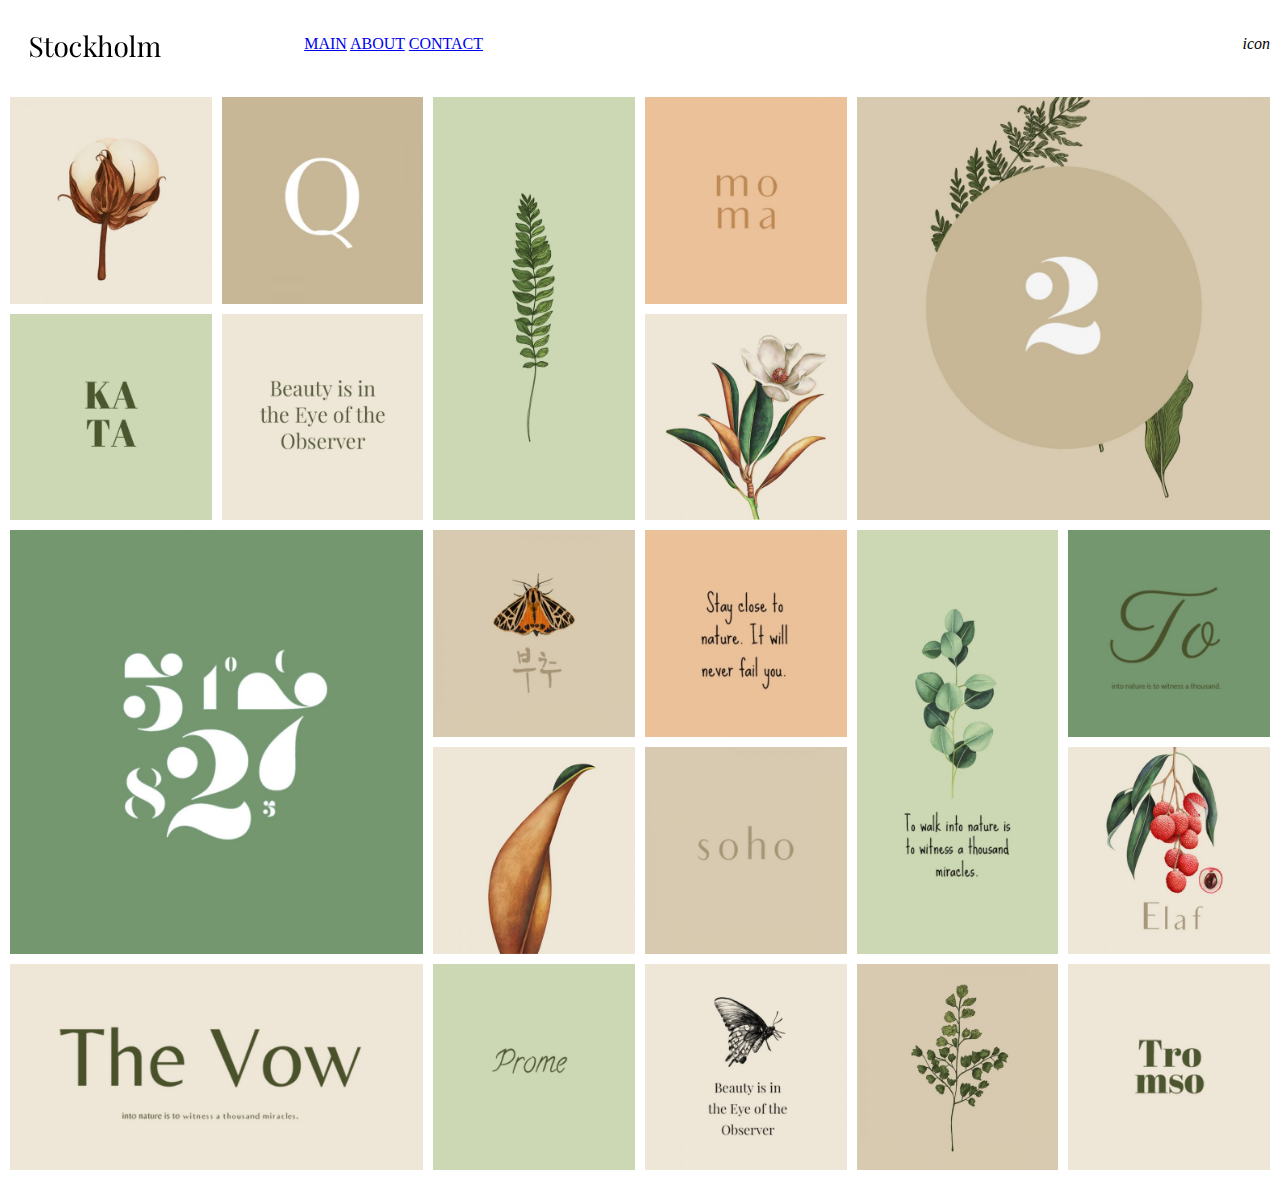
==== commit d3dd0a36: "update" ====
--- a/ejerciciosBemSuit/BEM/index.html
+++ b/ejerciciosBemSuit/BEM/index.html
@@ -4,7 +4,7 @@
     <meta charset="UTF-8">
     <meta name="viewport" content="width=device-width, initial-scale=1.0">
     <title>Metodologías CSS - BEM</title>
-    <link rel="stylesheet" href="./css/styles.css">
+    <link rel="stylesheet" href="./css/stylesBem.css">
 </head>
 <body>
     <header class="header">
@@ -16,10 +16,11 @@
         <a href="#" class="header__nav--item">MAIN</a>
         <a href="#" class="header__nav--item">ABOUT</a>
         <a href="#" class="header__nav--item">CONTACT</a>
-        
+       </nav>
 
-        <i class="fas fa-bars" id="menu__icon"></i>
-       </nav>
+       <div class="header__icon">
+        <i class="fas fa-bars" id="menu__icon">icon</i>
+       </div>
     </header>
 
     <main class="container">
--- a/ejerciciosBemSuit/BEM/css/stylesBem.css
+++ b/ejerciciosBemSuit/BEM/css/stylesBem.css
@@ -0,0 +1,60 @@
+* {
+    box-sizing: border-box;
+    margin: 0;
+    padding: 0;
+}
+
+.header {
+    width: 100%;
+    display: flex;
+    justify-content: space-between;
+    align-items: center;
+    padding: 10px;
+}
+
+.header__logo {
+    width: 30%;
+    padding: 15px;
+    margin-top: 10px;
+    margin-left: 5px;
+}
+
+.header__nav {
+    width: 100%;
+    gap: 30px;
+}
+
+
+
+
+
+/* Estilos del main */
+
+.container {
+    padding: 10px;
+}
+
+.galery {
+    display: grid;
+    grid-template-columns: repeat(6, 1fr);
+    grid-template-rows: repeat(5, 1fr);
+    gap: 10px;
+}
+
+.galery-img {
+    width: 100%;
+    height: 100%;
+}
+
+.galery-img--2f {
+    grid-row: span 2;
+}
+
+.galery-img--2c {
+    grid-column: span 2;
+}
+
+.galery-img--4 {
+    grid-column: span 2;
+    grid-row: span 2;
+}
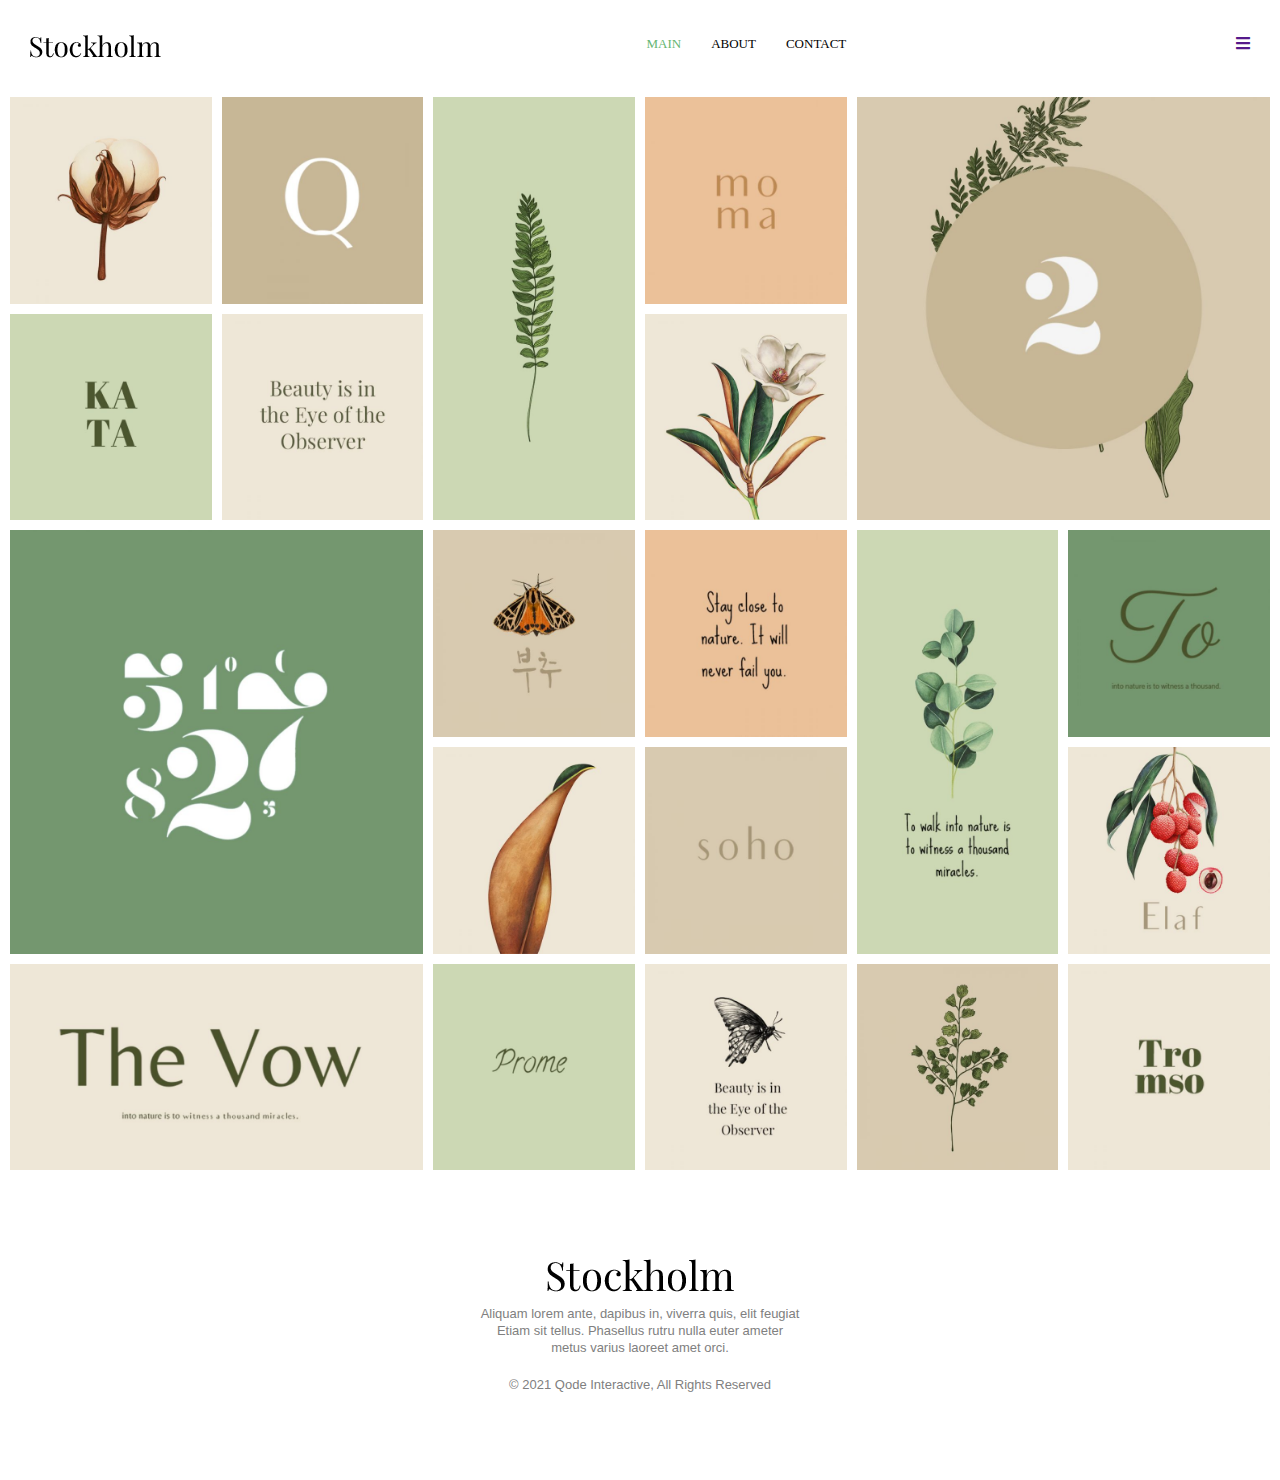
==== commit d48f8eeb: "update" ====
--- a/ejerciciosBemSuit/BEM/index.html
+++ b/ejerciciosBemSuit/BEM/index.html
@@ -4,6 +4,8 @@
     <meta charset="UTF-8">
     <meta name="viewport" content="width=device-width, initial-scale=1.0">
     <title>Metodologías CSS - BEM</title>
+
+    <link rel="stylesheet" href="https://cdnjs.cloudflare.com/ajax/libs/font-awesome/5.15.4/css/all.min.css">
     <link rel="stylesheet" href="./css/stylesBem.css">
 </head>
 <body>
@@ -13,13 +15,13 @@
         </div>
 
        <nav class="header__nav">
-        <a href="#" class="header__nav--item">MAIN</a>
+        <a href="#" class="header__nav--item1">MAIN</a>
         <a href="#" class="header__nav--item">ABOUT</a>
         <a href="#" class="header__nav--item">CONTACT</a>
        </nav>
 
        <div class="header__icon">
-        <i class="fas fa-bars" id="menu__icon">icon</i>
+        <a href=""><i class="fas fa-bars" id="menu__icon"></i></a>
        </div>
     </header>
 
@@ -69,8 +71,22 @@
             
             
         </section>
-
     </main>
     
+
+    <footer class="footer">
+        <div class="footer__logo">
+            <img class="footer__logoImg" src="./1. Stockholm-BEM/assets/Footer-logo.png" alt="">
+        </div>
+
+        <p class="footer__p">Aliquam lorem ante, dapibus in, viverra quis, elit feugiat</p>
+        <p class="footer__p">Etiam sit tellus. Phasellus rutru nulla euter ameter</p>
+        <p class="footer__p">metus varius laoreet amet orci.</p>
+          
+        
+
+        <p class="bottom">&copy; 2021 Qode Interactive, All Rights Reserved</p>
+    </footer>
+
 </body>
 </html>--- a/ejerciciosBemSuit/BEM/css/stylesBem.css
+++ b/ejerciciosBemSuit/BEM/css/stylesBem.css
@@ -10,6 +10,7 @@
     justify-content: space-between;
     align-items: center;
     padding: 10px;
+    gap: 50px;
 }
 
 .header__logo {
@@ -22,7 +23,26 @@
 .header__nav {
     width: 100%;
     gap: 30px;
+    display: flex;
+    justify-content: center;
+    font-size: small;
 }
+
+.header__nav--item1 {
+    color: rgb(101, 182, 114);
+    text-decoration: none;
+}
+
+.header__nav--item {
+    color: black;
+    text-decoration: none;
+}
+
+.header__icon {
+    padding: 20px;
+    color: black;
+}
+
 
 
 
@@ -58,3 +78,40 @@
     grid-column: span 2;
     grid-row: span 2;
 }
+
+
+
+
+
+/* Footer */
+
+.footer {
+    width: 100%;
+    height: 300px;
+    display: flex;
+    flex-direction: column;
+    justify-content: center;
+    align-items: center;
+}
+
+.footer__logoImg {
+    padding: 10px;
+}
+
+.footer__p {
+    display: flex;
+    text-align: center;
+    line-height: 1.3;
+    color: grey;
+    font-size: 13px;
+    font-family: sans-serif;
+}
+
+.bottom {
+    font-size: 13px;
+    padding: 20px;
+    color: grey;
+    font-family: sans-serif;
+    display: flex;
+    justify-content: flex-end;
+}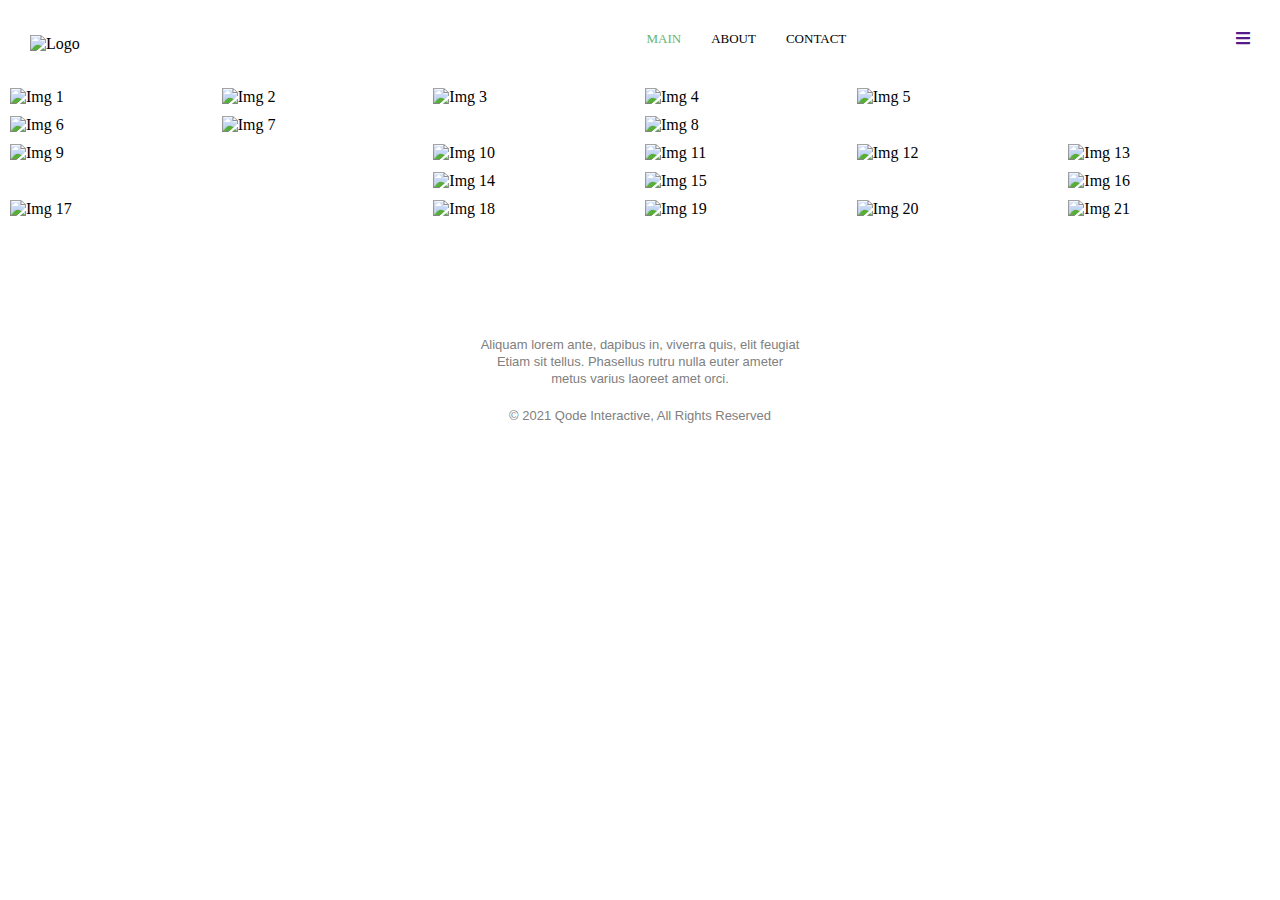
==== commit 0ddab461: "update" ====
--- a/ejerciciosBemSuit/BEM/index.html
+++ b/ejerciciosBemSuit/BEM/index.html
@@ -11,7 +11,7 @@
 <body>
     <header class="header">
         <div class="header__logo">
-            <img class="header__logoImg" src="./1. Stockholm-BEM/assets/Logo-dark.png" alt="Logo" >
+            <img class="header__logoImg" src="./1.Stockholm-BEM/assets/Logo-dark.png" alt="Logo" >
         </div>
 
        <nav class="header__nav">
@@ -26,57 +26,57 @@
     </header>
 
     <main class="container">
-        <section class="galery">
-            <img src="./1. Stockholm-BEM/assets/Masonry-list-img-1-500x500.jpg"   alt="Img 1" class="galery-img">
+        <div class="galery">
+            <img src="./1.Stockholm-BEM/assets/Masonry-list-img-1-500x500.jpg"   alt="Img 1" class="galery-img">
 
-            <img src="./1. Stockholm-BEM/assets/Masonry-list-img-2-500x500.jpg"   alt="Img 2" class="galery-img">
+            <img src="./1.Stockholm-BEM/assets/Masonry-list-img-2-500x500.jpg"   alt="Img 2" class="galery-img">
 
-            <img src="./1. Stockholm-BEM/assets/Masonry-list-img-3-500x1000.jpg"  alt="Img 3" class="galery-img galery-img--2f">
+            <img src="./1.Stockholm-BEM/assets/Masonry-list-img-3-500x1000.jpg"  alt="Img 3" class="galery-img galery-img--2f">
 
-            <img src="./1. Stockholm-BEM/assets/Masonry-list-img-4-500x500.jpg"   alt="Img 4" class="galery-img">
+            <img src="./1.Stockholm-BEM/assets/Masonry-list-img-4-500x500.jpg"   alt="Img 4" class="galery-img">
 
-            <img src="./1. Stockholm-BEM/assets/Masonry-list-img-5-1000x1000.jpg" alt="Img 5" class="galery-img galery-img--4">
+            <img src="./1.Stockholm-BEM/assets/Masonry-list-img-5-1000x1000.jpg" alt="Img 5" class="galery-img galery-img--4">
 
-            <img src="./1. Stockholm-BEM/assets/Masonry-list-img-6-500x500.jpg"   alt="Img 6" class="galery-img">
+            <img src="./1.Stockholm-BEM/assets/Masonry-list-img-6-500x500.jpg"   alt="Img 6" class="galery-img">
 
-            <img src="./1. Stockholm-BEM/assets/Masonry-list-img-7-500x500.jpg"   alt="Img 7" class="galery-img">
+            <img src="./1.Stockholm-BEM/assets/Masonry-list-img-7-500x500.jpg"   alt="Img 7" class="galery-img">
 
-            <img src="./1. Stockholm-BEM/assets/Masonry-list-img-8-500x500.jpg"   alt="Img 8" class="galery-img">
+            <img src="./1.Stockholm-BEM/assets/Masonry-list-img-8-500x500.jpg"   alt="Img 8" class="galery-img">
 
-            <img src="./1. Stockholm-BEM/assets/Masonry-list-img-9-1000x1000.jpg" alt="Img 9" class="galery-img galery-img--4">
+            <img src="./1.Stockholm-BEM/assets/Masonry-list-img-9-1000x1000.jpg" alt="Img 9" class="galery-img galery-img--4">
 
-            <img src="./1. Stockholm-BEM/assets/Masonry-list-img-10-500x500.jpg"  alt="Img 10" class="galery-img">
+            <img src="./1.Stockholm-BEM/assets/Masonry-list-img-10-500x500.jpg"  alt="Img 10" class="galery-img">
 
-            <img src="./1. Stockholm-BEM/assets/Masonry-list-img-11-500x500.jpg"  alt="Img 11" class="galery-img">
+            <img src="./1.Stockholm-BEM/assets/Masonry-list-img-11-500x500.jpg"  alt="Img 11" class="galery-img">
 
-            <img src="./1. Stockholm-BEM/assets/Masonry-list-img-12-500x1000.jpg" alt="Img 12" class="galery-img galery-img--2f">
+            <img src="./1.Stockholm-BEM/assets/Masonry-list-img-12-500x1000.jpg" alt="Img 12" class="galery-img galery-img--2f">
 
-            <img src="./1. Stockholm-BEM/assets/Masonry-list-img-13-500x500.jpg"  alt="Img 13" class="galery-img">
+            <img src="./1.Stockholm-BEM/assets/Masonry-list-img-13-500x500.jpg"  alt="Img 13" class="galery-img">
 
-            <img src="./1. Stockholm-BEM/assets/Masonry-list-img-14-500x500.jpg"  alt="Img 14" class="galery-img">
+            <img src="./1.Stockholm-BEM/assets/Masonry-list-img-14-500x500.jpg"  alt="Img 14" class="galery-img">
 
-            <img src="./1. Stockholm-BEM/assets/Masonry-list-img-15-500x500.jpg"  alt="Img 15" class="galery-img">
+            <img src="./1.Stockholm-BEM/assets/Masonry-list-img-15-500x500.jpg"  alt="Img 15" class="galery-img">
 
-            <img src="./1. Stockholm-BEM/assets/Masonry-list-img-16-500x500.jpg"  alt="Img 16" class="galery-img">
+            <img src="./1.Stockholm-BEM/assets/Masonry-list-img-16-500x500.jpg"  alt="Img 16" class="galery-img">
 
-            <img src="./1. Stockholm-BEM/assets/Masonry-list-img-17-1000x500.jpg" alt="Img 17" class="galery-img galery-img--2c">
+            <img src="./1.Stockholm-BEM/assets/Masonry-list-img-17-1000x500.jpg" alt="Img 17" class="galery-img galery-img--2c">
 
-            <img src="./1. Stockholm-BEM/assets/Masonry-list-img-18-500x500.jpg"  alt="Img 18" class="galery-img">
+            <img src="./1.Stockholm-BEM/assets/Masonry-list-img-18-500x500.jpg"  alt="Img 18" class="galery-img">
 
-            <img src="./1. Stockholm-BEM/assets/Masonry-list-img-19-500x500.jpg"  alt="Img 19" class="galery-img">
+            <img src="./1.Stockholm-BEM/assets/Masonry-list-img-19-500x500.jpg"  alt="Img 19" class="galery-img">
 
-            <img src="./1. Stockholm-BEM/assets/Masonry-list-img-20-500x500.jpg"  alt="Img 20" class="galery-img">
+            <img src="./1.Stockholm-BEM/assets/Masonry-list-img-20-500x500.jpg"  alt="Img 20" class="galery-img">
 
-            <img src="./1. Stockholm-BEM/assets/Masonry-list-img-21-500x500.jpg"  alt="Img 21" class="galery-img">
+            <img src="./1.Stockholm-BEM/assets/Masonry-list-img-21-500x500.jpg"  alt="Img 21" class="galery-img">
             
             
-        </section>
+        </div>
     </main>
     
 
     <footer class="footer">
         <div class="footer__logo">
-            <img class="footer__logoImg" src="./1. Stockholm-BEM/assets/Footer-logo.png" alt="">
+            <img class="footer__logoImg" src="./1.Stockholm-BEM/assets/Footer-logo.png" alt="">
         </div>
 
         <p class="footer__p">Aliquam lorem ante, dapibus in, viverra quis, elit feugiat</p>
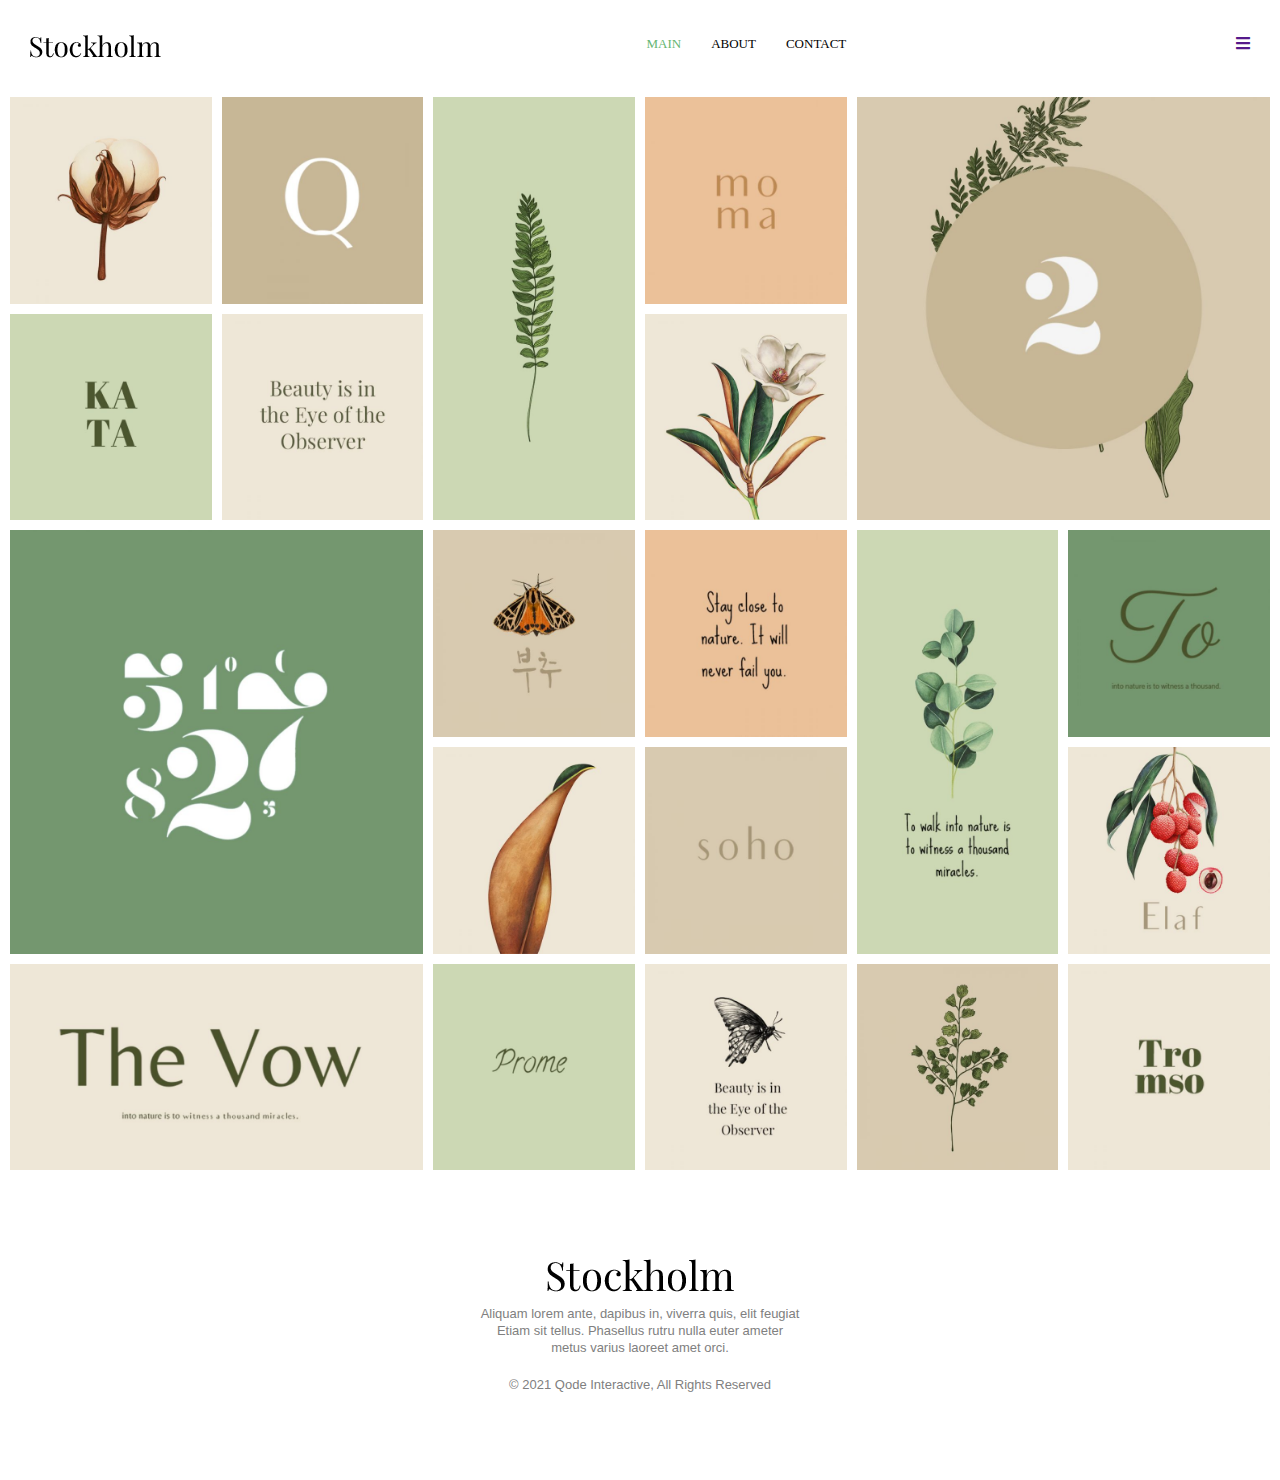
==== commit c0bf8952: "Update index.html" ====
--- a/ejerciciosBemSuit/BEM/index.html
+++ b/ejerciciosBemSuit/BEM/index.html
@@ -11,7 +11,7 @@
 <body>
     <header class="header">
         <div class="header__logo">
-            <img class="header__logoImg" src="./1.Stockholm-BEM/assets/Logo-dark.png" alt="Logo" >
+            <img class="header__logoImg" src="./1. Stockholm-BEM/assets/Logo-dark.png" alt="Logo" >
         </div>
 
        <nav class="header__nav">
@@ -26,57 +26,57 @@
     </header>
 
     <main class="container">
-        <div class="galery">
-            <img src="./1.Stockholm-BEM/assets/Masonry-list-img-1-500x500.jpg"   alt="Img 1" class="galery-img">
+        <section class="galery">
+            <img src="./1. Stockholm-BEM/assets/Masonry-list-img-1-500x500.jpg"   alt="Img 1" class="galery-img">
 
-            <img src="./1.Stockholm-BEM/assets/Masonry-list-img-2-500x500.jpg"   alt="Img 2" class="galery-img">
+            <img src="./1. Stockholm-BEM/assets/Masonry-list-img-2-500x500.jpg"   alt="Img 2" class="galery-img">
 
-            <img src="./1.Stockholm-BEM/assets/Masonry-list-img-3-500x1000.jpg"  alt="Img 3" class="galery-img galery-img--2f">
+            <img src="./1. Stockholm-BEM/assets/Masonry-list-img-3-500x1000.jpg"  alt="Img 3" class="galery-img galery-img--2f">
 
-            <img src="./1.Stockholm-BEM/assets/Masonry-list-img-4-500x500.jpg"   alt="Img 4" class="galery-img">
+            <img src="./1. Stockholm-BEM/assets/Masonry-list-img-4-500x500.jpg"   alt="Img 4" class="galery-img">
 
-            <img src="./1.Stockholm-BEM/assets/Masonry-list-img-5-1000x1000.jpg" alt="Img 5" class="galery-img galery-img--4">
+            <img src="./1. Stockholm-BEM/assets/Masonry-list-img-5-1000x1000.jpg" alt="Img 5" class="galery-img galery-img--4">
 
-            <img src="./1.Stockholm-BEM/assets/Masonry-list-img-6-500x500.jpg"   alt="Img 6" class="galery-img">
+            <img src="./1. Stockholm-BEM/assets/Masonry-list-img-6-500x500.jpg"   alt="Img 6" class="galery-img">
 
-            <img src="./1.Stockholm-BEM/assets/Masonry-list-img-7-500x500.jpg"   alt="Img 7" class="galery-img">
+            <img src="./1. Stockholm-BEM/assets/Masonry-list-img-7-500x500.jpg"   alt="Img 7" class="galery-img">
 
-            <img src="./1.Stockholm-BEM/assets/Masonry-list-img-8-500x500.jpg"   alt="Img 8" class="galery-img">
+            <img src="./1. Stockholm-BEM/assets/Masonry-list-img-8-500x500.jpg"   alt="Img 8" class="galery-img">
 
-            <img src="./1.Stockholm-BEM/assets/Masonry-list-img-9-1000x1000.jpg" alt="Img 9" class="galery-img galery-img--4">
+            <img src="./1. Stockholm-BEM/assets/Masonry-list-img-9-1000x1000.jpg" alt="Img 9" class="galery-img galery-img--4">
 
-            <img src="./1.Stockholm-BEM/assets/Masonry-list-img-10-500x500.jpg"  alt="Img 10" class="galery-img">
+            <img src="./1. Stockholm-BEM/assets/Masonry-list-img-10-500x500.jpg"  alt="Img 10" class="galery-img">
 
-            <img src="./1.Stockholm-BEM/assets/Masonry-list-img-11-500x500.jpg"  alt="Img 11" class="galery-img">
+            <img src="./1. Stockholm-BEM/assets/Masonry-list-img-11-500x500.jpg"  alt="Img 11" class="galery-img">
 
-            <img src="./1.Stockholm-BEM/assets/Masonry-list-img-12-500x1000.jpg" alt="Img 12" class="galery-img galery-img--2f">
+            <img src="./1. Stockholm-BEM/assets/Masonry-list-img-12-500x1000.jpg" alt="Img 12" class="galery-img galery-img--2f">
 
-            <img src="./1.Stockholm-BEM/assets/Masonry-list-img-13-500x500.jpg"  alt="Img 13" class="galery-img">
+            <img src="./1. Stockholm-BEM/assets/Masonry-list-img-13-500x500.jpg"  alt="Img 13" class="galery-img">
 
-            <img src="./1.Stockholm-BEM/assets/Masonry-list-img-14-500x500.jpg"  alt="Img 14" class="galery-img">
+            <img src="./1. Stockholm-BEM/assets/Masonry-list-img-14-500x500.jpg"  alt="Img 14" class="galery-img">
 
-            <img src="./1.Stockholm-BEM/assets/Masonry-list-img-15-500x500.jpg"  alt="Img 15" class="galery-img">
+            <img src="./1. Stockholm-BEM/assets/Masonry-list-img-15-500x500.jpg"  alt="Img 15" class="galery-img">
 
-            <img src="./1.Stockholm-BEM/assets/Masonry-list-img-16-500x500.jpg"  alt="Img 16" class="galery-img">
+            <img src="./1. Stockholm-BEM/assets/Masonry-list-img-16-500x500.jpg"  alt="Img 16" class="galery-img">
 
-            <img src="./1.Stockholm-BEM/assets/Masonry-list-img-17-1000x500.jpg" alt="Img 17" class="galery-img galery-img--2c">
+            <img src="./1. Stockholm-BEM/assets/Masonry-list-img-17-1000x500.jpg" alt="Img 17" class="galery-img galery-img--2c">
 
-            <img src="./1.Stockholm-BEM/assets/Masonry-list-img-18-500x500.jpg"  alt="Img 18" class="galery-img">
+            <img src="./1. Stockholm-BEM/assets/Masonry-list-img-18-500x500.jpg"  alt="Img 18" class="galery-img">
 
-            <img src="./1.Stockholm-BEM/assets/Masonry-list-img-19-500x500.jpg"  alt="Img 19" class="galery-img">
+            <img src="./1. Stockholm-BEM/assets/Masonry-list-img-19-500x500.jpg"  alt="Img 19" class="galery-img">
 
-            <img src="./1.Stockholm-BEM/assets/Masonry-list-img-20-500x500.jpg"  alt="Img 20" class="galery-img">
+            <img src="./1. Stockholm-BEM/assets/Masonry-list-img-20-500x500.jpg"  alt="Img 20" class="galery-img">
 
-            <img src="./1.Stockholm-BEM/assets/Masonry-list-img-21-500x500.jpg"  alt="Img 21" class="galery-img">
+            <img src="./1. Stockholm-BEM/assets/Masonry-list-img-21-500x500.jpg"  alt="Img 21" class="galery-img">
             
             
-        </div>
+        </section>
     </main>
     
 
     <footer class="footer">
         <div class="footer__logo">
-            <img class="footer__logoImg" src="./1.Stockholm-BEM/assets/Footer-logo.png" alt="">
+            <img class="footer__logoImg" src="./1. Stockholm-BEM/assets/Footer-logo.png" alt="">
         </div>
 
         <p class="footer__p">Aliquam lorem ante, dapibus in, viverra quis, elit feugiat</p>
